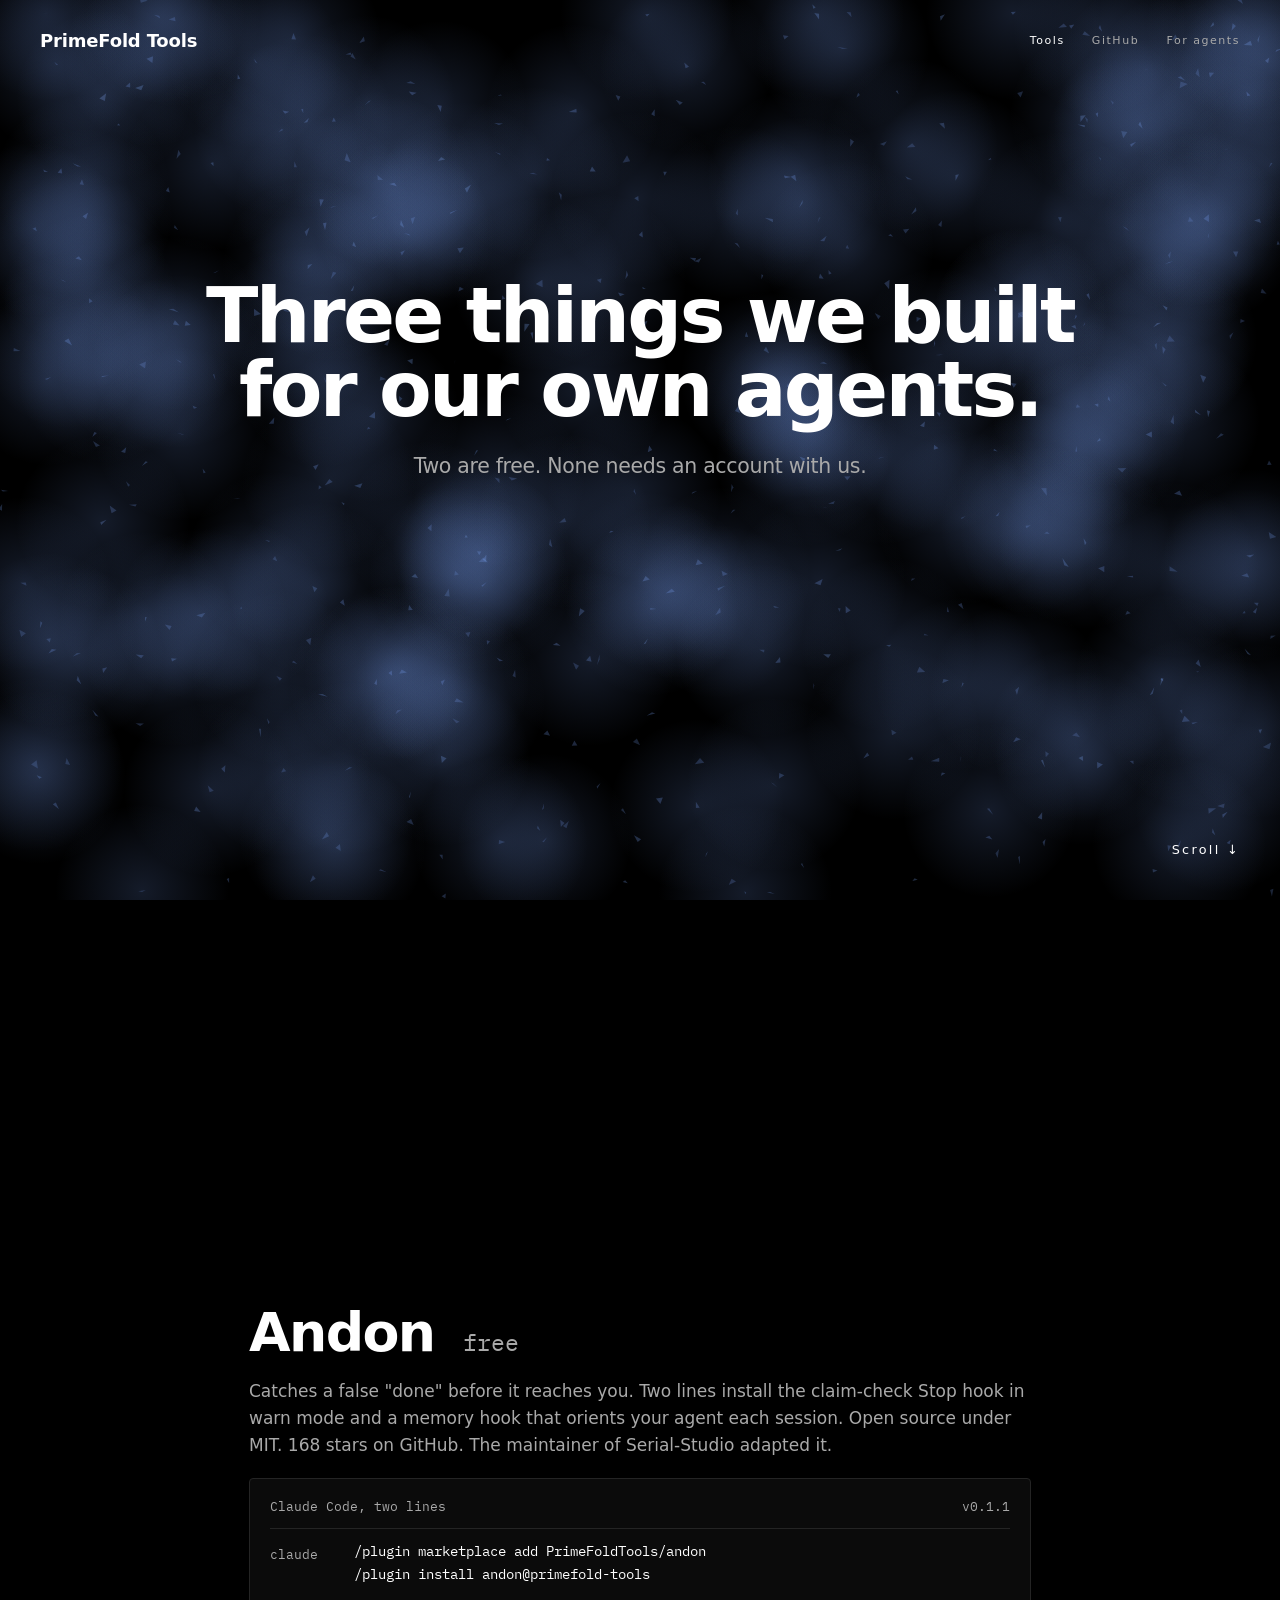
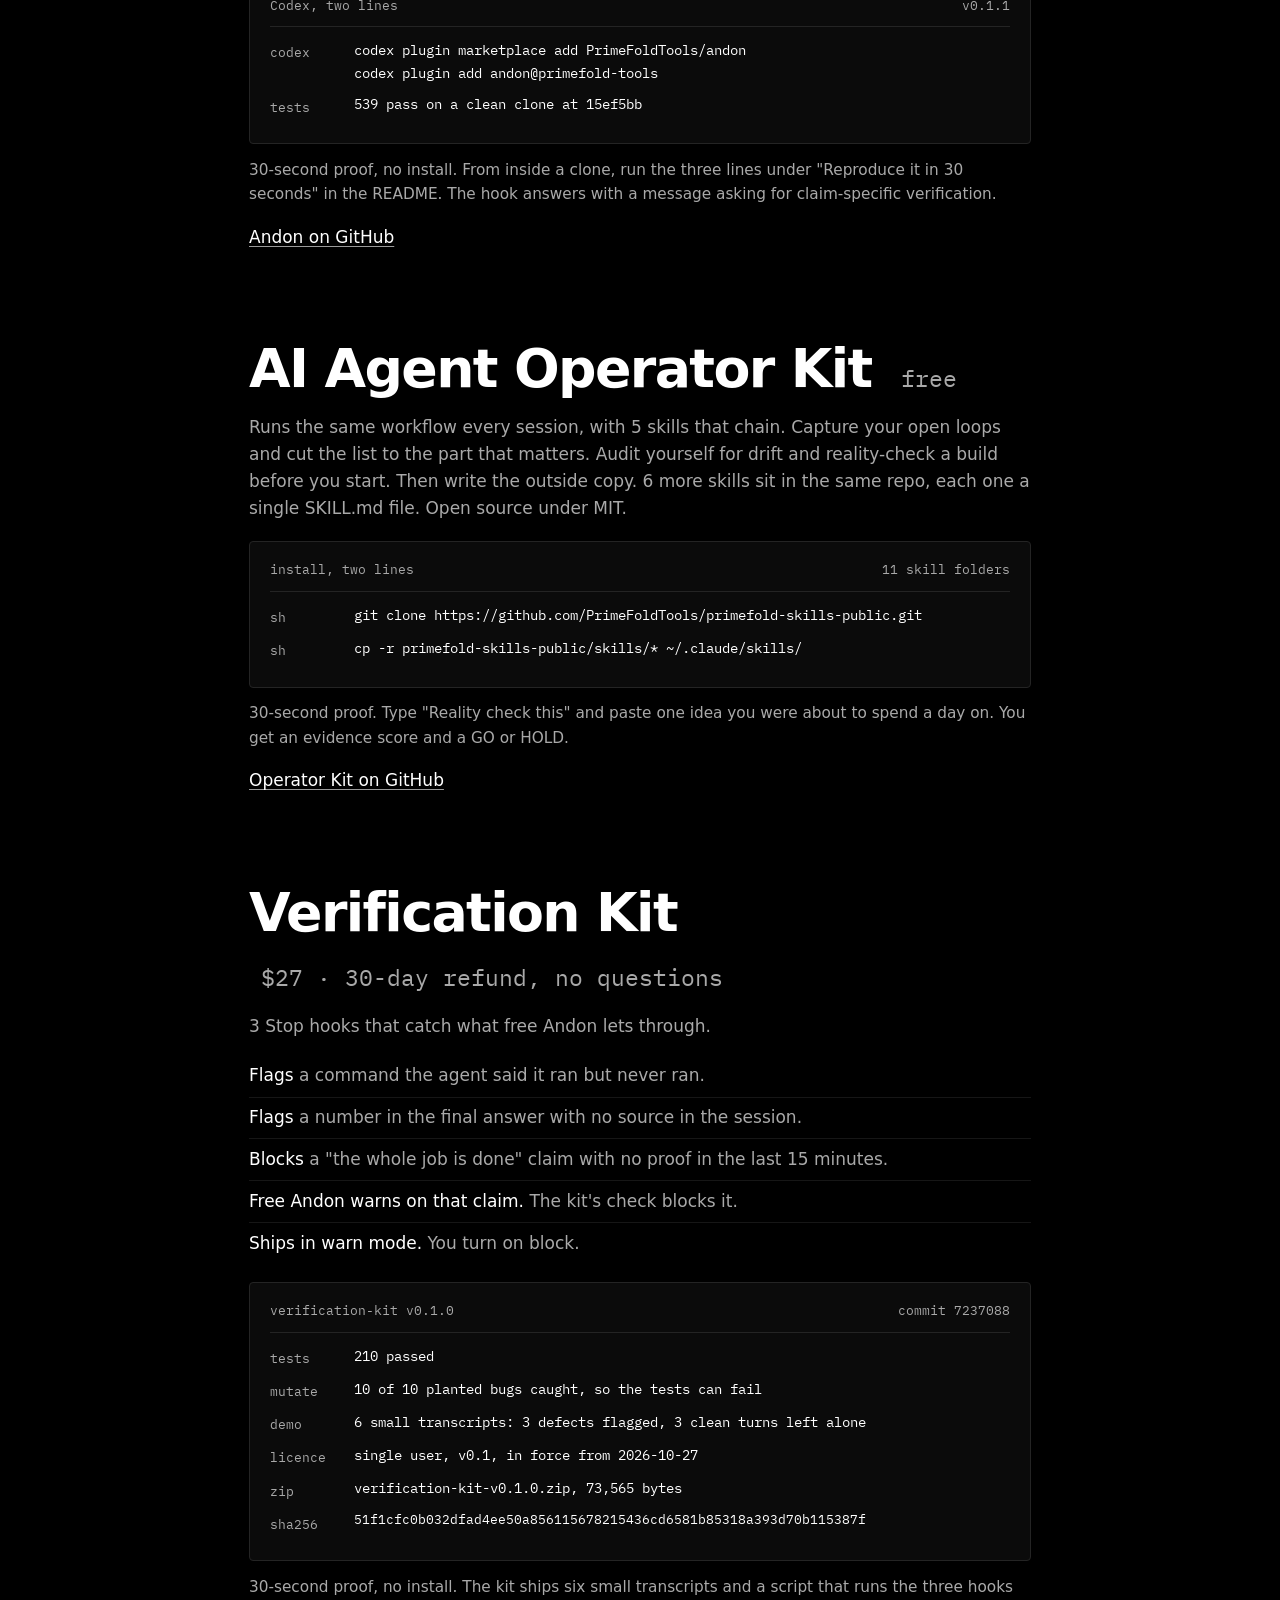
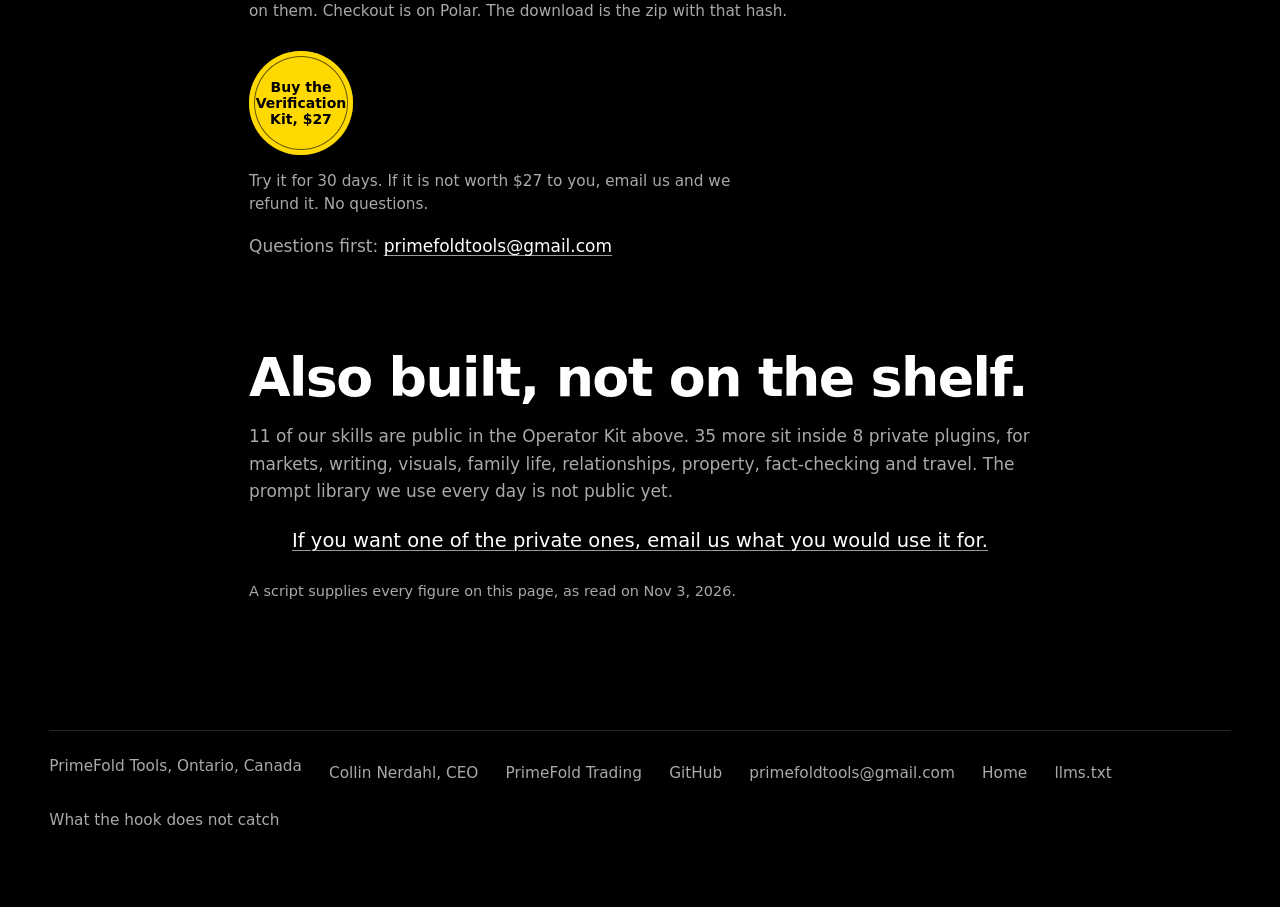
==== built.html @ 73337b34 "primefold.tools: first deploy snapshot (gate 29/0, 2026-11-03) Co-Authored-By: Claude Fable 5.1 <nor" ====
<!doctype html>
<html lang="en">
<head>
<meta charset="utf-8">
<meta name="viewport" content="width=device-width, initial-scale=1">
<title>Tools, PrimeFold Tools</title>
<meta name="description" content="PrimeFold Tools built three things for its own Claude Code and Codex sessions. Andon and the AI Agent Operator Kit are free. The Verification Kit is $27.">
<link rel="icon" href="assets/favicon.svg" type="image/svg+xml">
<link rel="icon" href="assets/pf-mark-gold.png" type="image/png" sizes="381x381">
<meta name="theme-color" content="#000000">
<link rel="canonical" href="https://primefold.tools/built.html">
<link rel="alternate" type="text/plain" href="/llms.txt" title="Plain-text summary for AI agents">
<meta property="og:type" content="website">
<meta property="og:title" content="Tools, PrimeFold Tools">
<meta property="og:description" content="Three things we built for our own agents. Two are free. None needs an account with us.">
<meta property="og:url" content="https://primefold.tools/built.html">
<meta property="og:image" content="https://primefold.tools/assets/og.png">
<meta name="twitter:card" content="summary_large_image">
<script type="application/ld+json">{"@context":"https://schema.org","@graph":[
{"@type":"SoftwareApplication","@id":"https://github.com/PrimeFoldTools/Andon#app","name":"Andon","applicationCategory":"DeveloperApplication","operatingSystem":"Claude Code, Codex","softwareVersion":"0.1.1","license":"https://opensource.org/licenses/MIT","url":"https://github.com/PrimeFoldTools/Andon","author":{"@type":"Organization","@id":"https://primefold.tools/#org","name":"PrimeFold Tools","url":"https://primefold.tools/"},"offers":{"@type":"Offer","price":"0","priceCurrency":"USD"}},
{"@type":"SoftwareApplication","name":"AI Agent Operator Kit","applicationCategory":"DeveloperApplication","operatingSystem":"Claude Code","license":"https://opensource.org/licenses/MIT","url":"https://github.com/PrimeFoldTools/primefold-skills-public","author":{"@id":"https://primefold.tools/#org"},"offers":{"@type":"Offer","price":"0","priceCurrency":"USD"}},
{"@type":"Product","name":"Verification Kit","description":"3 Stop hooks for Claude Code: a strict claim-check, a claim-provenance check for unsourced numbers, and a fabrication detector for narrated tool runs. Version 0.1.0.","brand":{"@id":"https://primefold.tools/#org"},"url":"https://primefold.tools/built.html#verification-kit","offers":{"@type":"Offer","price":"27","priceCurrency":"USD","availability":"https://schema.org/InStock","url":"https://buy.polar.sh/polar_cl_NHk8JpOu7qgTogT8PA6TFrgVudI4ONvmopi2T0U5WjI"}}
]}</script>
<link rel="preconnect" href="https://api.fontshare.com">
<link rel="preconnect" href="https://cdn.fontshare.com" crossorigin>
<link rel="preconnect" href="https://fonts.googleapis.com">
<link rel="preconnect" href="https://fonts.gstatic.com" crossorigin>
<link href="https://api.fontshare.com/v2/css?f[]=general-sans@400,500,600&display=swap" rel="stylesheet">
<link href="https://fonts.googleapis.com/css2?family=IBM+Plex+Mono:wght@400;500&display=swap" rel="stylesheet">
<link rel="stylesheet" href="assets/site.css">
</head>
<body>
<!-- 2026-11-03, his ask: the same stage as the home page (the blue field, the pointer push, the gold mark gathering on
     scroll) on the tools page too; a shorter runway (.hero.short) so the shelf arrives sooner. Same engine, same mark. -->
<header class="hero short" id="hero">
  <div class="stage">
    <canvas id="fold" aria-hidden="true"></canvas>
    <noscript><img class="fold-static" src="assets/fold-final.png" alt=""></noscript>
    <div class="top">
      <a class="id" href="index.html">PrimeFold Tools</a>
      <nav><a href="built.html" aria-current="page">Tools</a><a href="https://github.com/PrimeFoldTools">GitHub</a><a href="llms.txt">For agents</a></nav>
    </div>
    <div class="centre">
      <h1>Three things we built for our own agents.</h1>
      <p class="h2">Two are free. None needs an account with us.</p>
    </div>
    <div class="scroll" aria-hidden="true">Scroll ↓</div>
  </div>
</header>

<div class="wrap">

  <main>
    <section class="item" id="andon">
      <h2>Andon <span class="price">free</span></h2>
      <p>Catches a false "done" before it reaches you. Two lines install the claim-check Stop hook in warn mode and a memory hook that orients your agent each session. Open source under MIT. 168 stars on GitHub. The maintainer of Serial-Studio adapted it.</p>
      <div class="card">
        <div class="head"><span>Claude Code, two lines</span><span>v0.1.1</span></div>
        <div class="line sh"><span class="who">claude</span><code class="txt">/plugin marketplace add PrimeFoldTools/andon
/plugin install andon@primefold-tools</code></div>
        <div class="head"><span>Codex, two lines</span><span>v0.1.1</span></div>
        <div class="line sh"><span class="who">codex</span><code class="txt">codex plugin marketplace add PrimeFoldTools/andon
codex plugin add andon@primefold-tools</code></div>
        <div class="line log"><span class="who">tests</span><span class="txt">539 pass on a clean clone at 15ef5bb</span></div>
      </div>
      <p class="cap">30-second proof, no install. From inside a clone, run the three lines under "Reproduce it in 30 seconds" in the README. The hook answers with a message asking for claim-specific verification.</p>
      <p class="link"><a href="https://github.com/PrimeFoldTools/Andon">Andon on GitHub</a></p>
    </section>

    <section class="item" id="operator-kit">
      <h2>AI Agent Operator Kit <span class="price">free</span></h2>
      <p>Runs the same workflow every session, with 5 skills that chain. Capture your open loops and cut the list to the part that matters. Audit yourself for drift and reality-check a build before you start. Then write the outside copy. 6 more skills sit in the same repo, each one a single SKILL.md file. Open source under MIT.</p>
      <div class="card">
        <div class="head"><span>install, two lines</span><span>11 skill folders</span></div>
        <div class="line sh"><span class="who">sh</span><code class="txt">git clone https://github.com/PrimeFoldTools/primefold-skills-public.git</code></div>
        <div class="line sh"><span class="who">sh</span><code class="txt">cp -r primefold-skills-public/skills/* ~/.claude/skills/</code></div>
      </div>
      <p class="cap">30-second proof. Type "Reality check this" and paste one idea you were about to spend a day on. You get an evidence score and a GO or HOLD.</p>
      <p class="link"><a href="https://github.com/PrimeFoldTools/primefold-skills-public">Operator Kit on GitHub</a></p>
    </section>

    <section class="item" id="verification-kit">
      <h2>Verification Kit <span class="price">$27 · 30-day refund, no questions</span></h2>
      <p>3 Stop hooks that catch what free Andon lets through.</p>
      <ul class="points">
<li><strong>Flags</strong> a command the agent said it ran but never ran.</li>
<li><strong>Flags</strong> a number in the final answer with no source in the session.</li>
<li><strong>Blocks</strong> a &quot;the whole job is done&quot; claim with no proof in the last 15 minutes.</li>
<li><strong>Free Andon warns on that claim.</strong> The kit&#x27;s check blocks it.</li>
<li><strong>Ships in warn mode.</strong> You turn on block.</li>
      </ul>
      <div class="card">
        <div class="head"><span>verification-kit v0.1.0</span><span>commit 7237088</span></div>
        <div class="line kv"><span class="who">tests</span><span class="txt">210 passed</span></div>
        <div class="line kv"><span class="who">mutate</span><span class="txt">10 of 10 planted bugs caught, so the tests can fail</span></div>
        <div class="line kv"><span class="who">demo</span><span class="txt">6 small transcripts: 3 defects flagged, 3 clean turns left alone</span></div>
        <div class="line kv"><span class="who">licence</span><span class="txt">single user, v0.1, in force from 2026-10-27</span></div>
        <div class="line kv"><span class="who">zip</span><span class="txt">verification-kit-v0.1.0.zip, 73,565 bytes</span></div>
        <div class="line kv hash"><span class="who">sha256</span><span class="txt">51f1cfc0b032dfad<wbr>4ee50a8561156782<wbr>15436cd6581b8531<wbr>8a393d70b115387f</span></div>
      </div>
      <p class="cap">30-second proof, no install. The kit ships six small transcripts and a script that runs the three hooks on them. Checkout is on Polar. The download is the zip with that hash.</p>
      <div class="cta"><a class="button" href="https://buy.polar.sh/polar_cl_NHk8JpOu7qgTogT8PA6TFrgVudI4ONvmopi2T0U5WjI">Buy the Verification Kit, $27</a></div>
      <p class="guarantee">Try it for 30 days. If it is not worth $27 to you, email us and we refund it. No questions.</p>
      <p class="link">Questions first: <a href="mailto:primefoldtools@gmail.com?subject=Verification%20Kit">primefoldtools@gmail.com</a></p>
    </section>

    <section class="item">
      <h2>Also built, not on the shelf.</h2>
      <p>11 of our skills are public in the Operator Kit above. 35 more sit inside 8 private plugins, for markets, writing, visuals, family life, relationships, property, fact-checking and travel. The prompt library we use every day is not public yet.</p>
      <p class="ask"><a href="mailto:primefoldtools@gmail.com?subject=One%20of%20the%20private%20ones">If you want one of the private ones, email us what you would use it for.</a></p>
      <p class="rev">A script supplies every figure on this page, as read on Nov 3, 2026.</p>
    </section>
  </main>

  <footer>
    <ul>
      <li>PrimeFold Tools, Ontario, Canada</li>
      <li><a href="https://collinnerdahl.com">Collin Nerdahl, CEO</a></li>
      <li><a href="https://primefoldtrading.com">PrimeFold Trading</a></li>
      <li><a href="https://github.com/PrimeFoldTools">GitHub</a></li>
      <li><a href="mailto:primefoldtools@gmail.com">primefoldtools@gmail.com</a></li>
      <li><a href="index.html">Home</a></li>
      <li><a href="llms.txt">llms.txt</a></li>
      <li><a href="https://github.com/PrimeFoldTools/Andon#known-limits--read-before-you-trust-it">What the hook does not catch</a></li>
    </ul>
  </footer>
</div>
<script data-role="fold">
// The gold fold, gathered out of a blue wisp by scrolling. No library, no timer, no loop: it redraws only when the page
// scrolls or resizes (one requestAnimationFrame per scroll event, to coalesce them). The hero's progress p runs 0 → 1 over
// the hero's scroll runway (hero height minus one screen), so the mark is fully formed before the receipt card scrolls into
// view. Each small icon (canvas.fold-icon, data-icon = index into his 2026-10-30 icon sheet) gathers the same way as it
// rises through the lower half of the screen: scattered potential → ordered form, his "chaos turning into order" rule.
// 2026-11-03 motion pass, proposal 1: three tiles in a row land one after another, left first, each column 0.12 of the
// gather window later (about 45 px of scroll); one column on a phone, so no offset there.
// 2026-11-03 STAGE candidate (his picks: Monaka's smoke fills the window, Zero gives the hand something to do): the hero's
// scattered state spans the whole screen instead of a cloud above the title, the pointer pushes the unformed facets and
// haze aside (weight 1-e, so the formed mark never moves), and a faint blue trace (#trace, drawn by this script, no timer)
// drifts behind the page below the hero. Phones and reduced motion: no pointer, no trace.
// Reduced motion: every fold is pinned at 1 and drawn once. JavaScript off: the <noscript> still (hero) or SVG (icons) shows.
// Source geometry: the company icons from design-passes/company-icons-source-20261030.html, rasterised and cut into facets
// on a jittered grid, the way the 10-29 fold engine did with Delaunay. Blue lives only here.
(function(){
  var ICONS=["<svg xmlns=\"http://www.w3.org/2000/svg\" width=\"400\" height=\"400\" viewBox=\"0 0 100 100\"><style>:root{--smoke:#000}.g{fill:#fff}.s{fill:none;stroke:#fff;stroke-linecap:round;stroke-linejoin:round}.bg{fill:#000}.cut{stroke:#000;stroke-width:3;paint-order:stroke}</style>\n        <mask id=\"pfmask\" maskUnits=\"userSpaceOnUse\" x=\"0\" y=\"0\" width=\"100\" height=\"100\">\n          <image href=\"[data-uri]\" x=\"0\" y=\"0\" width=\"100\" height=\"100\"/>\n        </mask>\n        <circle class=\"s\" cx=\"50\" cy=\"50\" r=\"47\" stroke-width=\"5.5\"/>\n        <rect class=\"g\" x=\"0\" y=\"0\" width=\"100\" height=\"100\" mask=\"url(#pfmask)\"/>\n        <circle class=\"g\" cx=\"50\" cy=\"27.1\" r=\"3\"/>\n      </svg>", "<svg xmlns=\"http://www.w3.org/2000/svg\" width=\"400\" height=\"400\" viewBox=\"0 0 100 100\"><style>:root{--smoke:#000}.g{fill:#fff}.s{fill:none;stroke:#fff;stroke-linecap:round;stroke-linejoin:round}.bg{fill:#000}.cut{stroke:#000;stroke-width:3;paint-order:stroke}</style>\n        <path class=\"g\" d=\"M10 16 H90 a6 6 0 0 1 6 6 V62 a6 6 0 0 1 -6 6 H44 L26 86 V68 H10 a6 6 0 0 1 -6 -6 V22 a6 6 0 0 1 6 -6 Z\"/>\n        <path class=\"s\" stroke-width=\"7\" style=\"stroke:var(--smoke)\" d=\"M22 42 L34 54 L56 30\"/>\n        <text x=\"76\" y=\"56\" text-anchor=\"middle\" class=\"bg\" font-family=\"Hanken Grotesk, sans-serif\" font-weight=\"600\" font-size=\"34\">?</text>\n      </svg>", "<svg xmlns=\"http://www.w3.org/2000/svg\" width=\"400\" height=\"400\" viewBox=\"0 0 100 100\"><style>:root{--smoke:#000}.g{fill:#fff}.s{fill:none;stroke:#fff;stroke-linecap:round;stroke-linejoin:round}.bg{fill:#000}.cut{stroke:#000;stroke-width:3;paint-order:stroke}</style>\n        <rect class=\"s\" stroke-width=\"5\" x=\"8\" y=\"8\" width=\"84\" height=\"84\" rx=\"10\"/>\n        <circle class=\"s\" cx=\"50\" cy=\"50\" r=\"33\" stroke-width=\"4\"/>\n        <circle class=\"g\" cx=\"50\" cy=\"50\" r=\"26\"/>\n        \n      </svg>", "<svg xmlns=\"http://www.w3.org/2000/svg\" width=\"400\" height=\"400\" viewBox=\"0 0 100 100\"><style>:root{--smoke:#000}.g{fill:#fff}.s{fill:none;stroke:#fff;stroke-linecap:round;stroke-linejoin:round}.bg{fill:#000}.cut{stroke:#000;stroke-width:3;paint-order:stroke}</style>\n        <path class=\"g\" d=\"M20 6 H80 V92 L72 86 L64 92 L56 86 L48 92 L40 86 L32 92 L24 86 L20 89 Z\"/>\n        <path class=\"s\" stroke-width=\"5\" style=\"stroke:var(--smoke)\" d=\"M29 26 L34 31 L42 21 M29 47 L34 52 L42 42 M29 68 L34 73 L42 63 M50 27 H70 M50 48 H70 M50 69 H66\"/>\n      </svg>", "<svg xmlns=\"http://www.w3.org/2000/svg\" width=\"400\" height=\"400\" viewBox=\"0 0 100 100\"><style>:root{--smoke:#000}.g{fill:#fff}.s{fill:none;stroke:#fff;stroke-linecap:round;stroke-linejoin:round}.bg{fill:#000}.cut{stroke:#000;stroke-width:3;paint-order:stroke}</style>\n        <rect class=\"g\" x=\"34\" y=\"6\" width=\"8\" height=\"22\" rx=\"3\"/><rect class=\"g\" x=\"58\" y=\"6\" width=\"8\" height=\"22\" rx=\"3\"/>\n        <path class=\"g\" d=\"M22 28 H78 V46 a28 28 0 0 1 -28 28 a28 28 0 0 1 -28 -28 Z\"/>\n        <path class=\"s\" stroke-width=\"8\" d=\"M50 74 V84 Q50 94 62 94 H90\"/>\n      </svg>", "<svg xmlns=\"http://www.w3.org/2000/svg\" width=\"400\" height=\"400\" viewBox=\"0 0 100 100\"><style>:root{--smoke:#000}.g{fill:#fff}.s{fill:none;stroke:#fff;stroke-linecap:round;stroke-linejoin:round}.bg{fill:#000}.cut{stroke:#000;stroke-width:3;paint-order:stroke}</style>\n        <path class=\"g\" d=\"M50 4 L88 18 V46 C88 70 72 86 50 96 C28 86 12 70 12 46 V18 Z\"/>\n        <path class=\"s\" stroke-width=\"9\" style=\"stroke:var(--smoke)\" d=\"M30 50 L45 64 L70 36\"/>\n      </svg>", "<svg xmlns=\"http://www.w3.org/2000/svg\" width=\"400\" height=\"400\" viewBox=\"0 0 100 100\"><style>:root{--smoke:#000}.g{fill:#fff}.s{fill:none;stroke:#fff;stroke-linecap:round;stroke-linejoin:round}.bg{fill:#000}.cut{stroke:#000;stroke-width:3;paint-order:stroke}</style>\n        <rect class=\"g\" x=\"6\" y=\"20\" width=\"88\" height=\"62\" rx=\"6\"/>\n        <path class=\"s\" stroke-width=\"5\" style=\"stroke:var(--smoke)\" d=\"M12 28 L50 56 L88 28\"/>\n      </svg>"];
  var reduce=matchMedia('(prefers-reduced-motion: reduce)').matches, S=240;
  function ease(s){ return 1-Math.pow(1-s,3); }
  function lerp(a,b,t){ return a+(b-a)*t; }
  function gold(svg){ return svg.replace('.g{fill:#fff}','.g{fill:#FFD900}').replace('stroke:#fff','stroke:#FFD900').replace('.bg{fill:#000}','.bg{fill:none}'); }   // the icon as it is drawn once formed
  function raster(svg, cb, dil){
    var c=document.createElement('canvas'); c.width=c.height=S; var g=c.getContext('2d',{willReadFrequently:true}); g.fillStyle='#000'; g.fillRect(0,0,S,S);
    var im=new Image();
    im.onload=function(){ var k=.86*S/Math.max(im.width,im.height), w=im.width*k, h=im.height*k; g.drawImage(im,(S-w)/2,(S-h)/2,w,h);
      var d=g.getImageData(0,0,S,S).data, on=new Uint8Array(S*S); for(var i=0;i<S*S;i++) on[i]=d[i*4]>127?1:0;
      for(var it=0;it<(dil==null?2:dil);it++){ var n=on.slice(); for(var y=1;y<S-1;y++) for(var x=1;x<S-1;x++){ var q=y*S+x; if(!on[q]&&(on[q-1]||on[q+1]||on[q-S]||on[q+S])) n[q]=1; } on=n; }
      cb(on); };
    im.onerror=function(){ cb(null); };
    im.src='data:image/svg+xml;charset=utf-8,'+encodeURIComponent(svg);
  }
  // One fold: a canvas, an icon, and how it scatters. o.icon marks a small tile (fills its box, tighter scatter, coarser facets).
  function Fold(cv, svg, o){
    var ctx=cv.getContext('2d'), STEP=o.icon?11:9, tris=[], ready=false, W=0, H=0, DPR=1, im=null;
    if(o.icon){ im=new Image(); im.onload=function(){ draw(true); }; im.src='data:image/svg+xml;charset=utf-8,'+encodeURIComponent(gold(svg)); }   // tiles end crisp: the facets cross-fade into the icon itself
    var pin=cv.getAttribute('data-progress'); pin=(pin===null||pin==='')?null:Math.max(0,Math.min(1,+pin));   // a still frame at a fixed progress (the share image)
    var mode=cv.getAttribute('data-delay'), dir=+cv.getAttribute('data-dir')||1;   // share image: delay by position (left waits longest) and scatter leftwards, so one frame reads chaos → order
    var p=pin!==null?pin:(reduce?1:0), drawn=-1, seed=o.seed||7, mx=-1e4, my=-1e4;
    function pos(t,e,ox,oy,k,bx,by,stage){   // where a facet sits at progress e: tiles scatter around their box; the hero stage scatters over the whole window
      var x,y; if(stage){ x=lerp(t.ux*W, ox+t.cx*k, e); y=lerp(t.uy*H, oy+t.cy*k, e); } else { x=ox+(t.cx+t.dx*bx*(1-e))*k; y=oy+(t.cy+t.dy*by*(1-e))*k; }
      if(stage&&e<1){ var ddx=x-mx, ddy=y-my, dd=Math.sqrt(ddx*ddx+ddy*ddy), R=Math.min(W,H)*.24; if(dd<R&&dd>0){ var push=(R-dd)*.45*(1-e); x+=ddx/dd*push; y+=ddy/dd*push; } }
      return [x,y]; }
    var col=0; if(o.icon){ var li=cv.closest('li'); if(li) col=[].indexOf.call(li.parentNode.children, li)%3; }   // column in its row of three
    function rnd(){ seed=(seed*1103515245+12345)&0x7fffffff; return seed/0x7fffffff; }
    function build(on){
      if(!on) return;
      var at=function(x,y){ x|=0; y|=0; return x>=0&&y>=0&&x<S&&y<S&&on[y*S+x]===1; };
      var cols=Math.ceil(S/STEP)+1, rows=cols, V=[], i, j;
      for(j=0;j<rows;j++){ V.push([]); for(i=0;i<cols;i++){ V[j].push([i*STEP+(rnd()-.5)*STEP*.9, j*STEP+(rnd()-.5)*STEP*.9]); } }
      for(j=0;j<rows-1;j++) for(i=0;i<cols-1;i++){
        var a=V[j][i], b=V[j][i+1], c=V[j+1][i], d=V[j+1][i+1];
        var pair=((i+j)%2)?[[a,b,d],[a,d,c]]:[[a,b,c],[b,d,c]];
        for(var m=0;m<2;m++){ var t=pair[m], cx=(t[0][0]+t[1][0]+t[2][0])/3, cy=(t[0][1]+t[1][1]+t[2][1])/3;
          if(!at(cx,cy)) continue; var mids=0; for(var k=0;k<3;k++){ var u=t[k], v=t[(k+1)%3]; if(at((u[0]+v[0])/2,(u[1]+v[1])/2)) mids++; } if(mids<2) continue;
          var ang=rnd()*Math.PI*2, dist=.3+rnd()*.9;
          tris.push({p:t, cx:cx, cy:cy, sh:.84+rnd()*.26, dx:dir*(Math.cos(ang)*dist*S+S*.95), dy:Math.sin(ang)*dist*S*.45-S*.3, rot:(rnd()-.5)*2.4, d:mode==='x'?.08+.84*(1-cx/S):rnd()*.5, ux:rnd(), uy:rnd()}); }
      }
      ready=true; size(); draw(true);
    }
    function size(){ W=cv.clientWidth; H=cv.clientHeight; DPR=Math.min(devicePixelRatio||1,2); cv.width=W*DPR; cv.height=H*DPR; drawn=-1; }
    function draw(force){
      if(!ready||(!force&&p===drawn)) return; drawn=p;
      ctx.setTransform(DPR,0,0,DPR,0,0); ctx.clearRect(0,0,W,H);
      var mob=W<900, box, ox, oy, bx, by, hz, every, i, t, s, e;
      if(o.icon){ box=Math.min(W,H)/3; ox=(W-box)/2; oy=(H-box)/2; bx=-.42; by=.5; hz=box/220; every=4; }   // tiles: the icon fills the middle third of a 3x canvas, so the scatter and haze stay inside it
      else { box=+cv.getAttribute('data-box')||(mob?Math.min(160,W*.42):Math.min(220,H*.25)); ox=W/2-box/2; oy=(cv.hasAttribute('data-oy')?+cv.getAttribute('data-oy'):(mob?.08:.11))*H; bx=mob?.45:1; by=mob?.6:1; hz=1; every=mob?6:3; }
      var k=box/S, cf=o.icon?Math.pow(Math.max(0,Math.min(1,(p-.72)/.28)),2):0;   // tiles: the last stretch fades the facets into the drawn icon
      var stage=!o.icon&&!mob&&pin===null;   // the full-window stage: desktop hero only (phones keep the cloud; the share image keeps its frame)
      for(i=0;i<tris.length;i+=every){ t=tris[i]; s=Math.max(0,Math.min(1,(p-t.d)/(1-t.d))); e=ease(s); if(s>=1) continue;   // the wisp: thinner on phones and tiles
        var xy=pos(t,e,ox,oy,k,bx,by,stage), x=xy[0], y=xy[1], r=stage?(24+Math.min(W,H)*.07*(1-e)):(18+34*(1-e))*(mob&&!o.icon?.55:1)*hz;
        var g=ctx.createRadialGradient(x,y,0,x,y,r); g.addColorStop(0,'rgba(122,162,247,'+((mob&&!o.icon?.14:(stage?.17:.22))*(1-e)).toFixed(3)+')'); g.addColorStop(1,'rgba(122,162,247,0)');
        ctx.fillStyle=g; ctx.beginPath(); ctx.arc(x,y,r,0,Math.PI*2); ctx.fill(); }
      for(i=0;i<tris.length;i++){ t=tris[i]; s=Math.max(0,Math.min(1,(p-t.d)/(1-t.d))); e=ease(s);
        var pq=pos(t,e,ox,oy,k,bx,by,stage), cx=pq[0], cy=pq[1], rot=t.rot*(1-e), sc=.55+.45*e;
        var R=lerp(122,255,e)*t.sh, G=lerp(162,217,e)*t.sh, B=lerp(247,0,e)*t.sh;
        ctx.globalAlpha=(.25+.75*e)*(1-cf); ctx.fillStyle='rgb('+(R|0)+','+(G|0)+','+(B|0)+')';
        ctx.beginPath(); for(var q=0;q<3;q++){ var vx=(t.p[q][0]-t.cx)*k*sc, vy=(t.p[q][1]-t.cy)*k*sc; var rx=vx*Math.cos(rot)-vy*Math.sin(rot), ry=vx*Math.sin(rot)+vy*Math.cos(rot); if(q===0) ctx.moveTo(cx+rx,cy+ry); else ctx.lineTo(cx+rx,cy+ry); } ctx.closePath(); ctx.fill();
        if(e>.9){ ctx.lineJoin='round'; ctx.strokeStyle=ctx.fillStyle; ctx.lineWidth=.8; ctx.stroke(); }                      // seal the seams between facets
        if(e>.97){ ctx.strokeStyle='rgba(120,90,0,'+(.16*(e-.97)/.03).toFixed(3)+')'; ctx.lineWidth=.4; ctx.stroke(); } }   // faint fold edges
      if(cf>0&&im&&im.complete&&im.naturalWidth){ ctx.globalAlpha=cf; ctx.drawImage(im, ox, oy, box, box); }
      ctx.globalAlpha=1;
      if(!o.icon){ window.__fold=p; window.__facets=tris.length; }
    }
    this.progress=function(){ if(pin!==null){ p=pin; return; } if(reduce){ p=1; return; }
      if(o.icon){ var r=cv.getBoundingClientRect(), vh=innerHeight, off=innerWidth>=900?col*.12:0; p=Math.max(0,Math.min(1,(vh*.92-r.top)/(vh*.42)-off)); }   // gathers as the tile rises through the lower half of the screen; later columns wait their turn
      else { var span=Math.max(1, o.hero.offsetHeight-innerHeight); p=Math.max(0,Math.min(1, scrollY/span)); } };
    this.pointer=function(x,y){ mx=x; my=y; if(!o.icon&&!reduce&&pin===null&&p<1) draw(true); };
    this.draw=function(){ draw(false); }; this.size=function(){ size(); }; this.at=function(){ return p; }; this.ready=function(){ return ready; };
    raster(svg, build, o.icon?1:2);
  }
  var folds=[], cv=document.getElementById('fold'), hero=document.getElementById('hero');
  if(cv&&hero) folds.push(new Fold(cv, ICONS[0], {hero:hero, seed:7}));
  var tiles=document.querySelectorAll('canvas.fold-icon');
  for(var i=0;i<tiles.length;i++){ var n=+tiles[i].getAttribute('data-icon'); if(ICONS[n]) folds.push(new Fold(tiles[i], ICONS[n], {icon:true, seed:11+n*13+i})); }
  function step(){ for(var i=0;i<folds.length;i++){ folds[i].progress(); folds[i].draw(); } window.__icons=tiles.length; window.__iconsFormed=folds.filter(function(f,i){ return i>0&&f.ready()&&f.at()>=1; }).length; }
  var queued=false; function onScroll(){ if(queued) return; queued=true; requestAnimationFrame(function(){ queued=false; step(); }); }
  var px=-1e4, py=-1e4, qp=false, heroFold=(cv&&hero)?folds[0]:null;
  function onPointer(e){ px=e.clientX; py=e.clientY; if(qp) return; qp=true; requestAnimationFrame(function(){ qp=false; if(heroFold) heroFold.pointer(px,py); trace(); }); }
  // the trace: a few soft blue blobs behind the page once the mark has formed, moved only by scroll and the pointer
  // The field (2026-11-03, his "why can't the background of the pages all be like the first one"): below the hero, the
  // same blue haze and star-facets as the hero stage fill a fixed canvas behind the page on every page, lighter so the
  // text stays readable. Nothing moves on its own: the field drifts with the scroll (slow parallax) and the pointer
  // pushes it aside, like the hero. Phones and reduced motion: no field. White bands (.chapter) sit on top of it.
  var tc=null, tg=null, blobs=[], stars=[], tseed=29; function trnd(){ tseed=(tseed*1103515245+12345)&0x7fffffff; return tseed/0x7fffffff; }
  if(!reduce&&innerWidth>=900&&!matchMedia('(hover: none)').matches){ tc=document.createElement('canvas'); tc.id='trace'; tc.setAttribute('aria-hidden','true'); document.body.insertBefore(tc, document.body.firstChild); tg=tc.getContext('2d');
    for(var b=0;b<22;b++) blobs.push({ux:trnd(), uy:trnd(), v:.10+trnd()*.22, r:.05+trnd()*.09, ph:trnd()*6.28, a:.06+trnd()*.07});
    for(var q=0;q<260;q++) stars.push({ux:trnd(), uy:trnd(), v:.14+trnd()*.30, s:2+trnd()*5, rot:trnd()*6.28, a:.18+trnd()*.30, ph:trnd()*6.28}); }
  function trace(){ if(!tg) return; var W=innerWidth, H=innerHeight, D=Math.min(devicePixelRatio||1,2); if(tc.width!==W*D||tc.height!==H*D){ tc.width=W*D; tc.height=H*D; }
    tg.setTransform(D,0,0,D,0,0); tg.clearRect(0,0,W,H); var f=1; if(hero){ var span=Math.max(1, hero.offsetHeight-innerHeight); f=Math.max(0,Math.min(1,(scrollY-span)/(H*.6))); } if(f<=0) return;
    var PR=Math.min(W,H)*.24, L=H+400, i, o, x, y, ddx, ddy, dd, push;
    for(i=0;i<blobs.length;i++){ o=blobs[i]; y=((o.uy*L - scrollY*o.v)%L+L)%L-200; x=o.ux*W+Math.sin(scrollY*.0012+o.ph)*48; var R=Math.min(W,H)*o.r;
      ddx=x-px; ddy=y-py; dd=Math.sqrt(ddx*ddx+ddy*ddy); if(dd<PR&&dd>0){ push=(PR-dd)*.5; x+=ddx/dd*push; y+=ddy/dd*push; }
      var g=tg.createRadialGradient(x,y,0,x,y,R); g.addColorStop(0,'rgba(122,162,247,'+(o.a*f).toFixed(3)+')'); g.addColorStop(1,'rgba(122,162,247,0)'); tg.fillStyle=g; tg.beginPath(); tg.arc(x,y,R,0,Math.PI*2); tg.fill(); }
    for(i=0;i<stars.length;i++){ o=stars[i]; y=((o.uy*L - scrollY*o.v)%L+L)%L-200; x=o.ux*W+Math.sin(scrollY*.0009+o.ph)*22;
      ddx=x-px; ddy=y-py; dd=Math.sqrt(ddx*ddx+ddy*ddy); if(dd<PR&&dd>0){ push=(PR-dd)*.55; x+=ddx/dd*push; y+=ddy/dd*push; }
      var r=o.rot+scrollY*.002, c=Math.cos(r), sn=Math.sin(r), sz=o.s;
      tg.globalAlpha=o.a*f; tg.fillStyle='rgb(122,162,247)'; tg.beginPath();
      tg.moveTo(x+c*sz, y+sn*sz); tg.lineTo(x+c*(-sz*.6)-sn*sz*.8, y+sn*(-sz*.6)+c*sz*.8); tg.lineTo(x+c*(-sz*.6)+sn*sz*.8, y+sn*(-sz*.6)-c*sz*.8); tg.closePath(); tg.fill(); }
    tg.globalAlpha=1; }
  if(!reduce) addEventListener('scroll', function(){ onScroll(); if(tg){ requestAnimationFrame(trace); } }, {passive:true});
  if(!reduce) addEventListener('pointermove', onPointer, {passive:true});
  addEventListener('resize', function(){ for(var i=0;i<folds.length;i++) folds[i].size(); step(); });
  for(var j=0;j<folds.length;j++) folds[j].progress();
  addEventListener('load', function(){ step(); trace(); });
})();

</script>
</body>
</html>
---- assets/site.css ----
/* PrimeFold Tools, look C2-dark (his 2026-11-02 verdict: "I like the darker one better"): black page, white type, Signal Gold on the one seal
   button per page, blue only inside the hero's wisp. General Sans for headings and text (Fontshare, ITF Free Font License),
   IBM Plex Mono for receipts, logs and the ruler (SIL OFL). Layout kept from look C (after monakadesign.online): centred title,
   one idea per screen, a dark "pause" chapter, the receipt card. The hero holds for 0.6 screen while the gold fold gathers out of
   the wisp (tools/fold_engine.js). Reduce applied: the ruler and its running total only; no giant number, no table, no clock.
   2026-11-03 motion pass (looks/SKILLS_REVIEW_MOTION_DESIGN_20261103.md, his picks 1, 2, 4, 5): links fade colour over 150 ms
   (transitions-dev quick token); the seal has a press state (motion-framer whileTap); the scroll hint fades out over the hero's
   runway with a CSS scroll timeline, no script (modern-web-design hero pattern); tiles in a row stagger (fold_engine.js). */
:root{--paper:#000000;--card:#0B0B0B;--ink:#FFFFFF;--grey:#A9A9A9;--line:#242424;--line-2:#161616;--night:#FFFFFF;--night-2:#CFCFCF;--bone:#000000;--bone-2:#3A3A3A;--gold:#FFD900;--gold-2:#FFE552;
--sans:"General Sans",system-ui,sans-serif;--mono:"IBM Plex Mono",ui-monospace,"SF Mono",Menlo,monospace;--measure:46rem}
*{box-sizing:border-box;margin:0;padding:0}
html{background:var(--paper);color:var(--ink);font-family:var(--sans);font-weight:400;font-size:17px;line-height:1.6;-webkit-font-smoothing:antialiased}
body{margin:0}
a{color:var(--ink);text-decoration-color:#9A9A9A;text-decoration-thickness:1px;text-underline-offset:3px;transition:color .15s ease-out,text-decoration-color .15s ease-out}
a:hover{text-decoration-color:var(--ink)}
:focus-visible{outline:2px solid var(--gold);outline-offset:4px}
.wrap{max-width:72rem;margin:0 auto;padding:0 1.25rem}
/* top bar: brand left, three links right */
.top{display:flex;justify-content:space-between;align-items:center;gap:1rem;padding:22px 40px 0;font-size:11px;font-weight:500;letter-spacing:.14em;color:var(--grey)}
.hero .top{position:absolute;left:0;right:0;top:0;z-index:4}
.id{text-decoration:none;font-weight:600;font-size:18px;letter-spacing:-.01em;color:var(--ink)}
.top nav{display:flex;gap:1.6rem;white-space:nowrap}
.top nav a{text-decoration:none;color:var(--grey);padding:.6rem 0;display:inline-block}
.top nav a:hover,.top nav a[aria-current]{color:var(--ink)}
/* hero: a scroll runway of 1.6 screens; the stage stays put while the fold gathers */
.hero{position:relative;height:160vh}
.stage{position:sticky;top:0;height:100vh;height:100svh;overflow:hidden;background:var(--paper)}
canvas#fold{position:absolute;inset:0;width:100%;height:100%;display:block}
.fold-static{position:absolute;left:0;top:0;width:100%;height:100%;object-fit:cover;object-position:top center}
.centre{position:relative;z-index:3;height:100%;display:flex;flex-direction:column;align-items:center;text-align:center;padding:31vh 1.25rem 0}
h1{font-weight:600;font-size:clamp(3rem,7.6vw,6.4rem);line-height:.96;letter-spacing:-.035em;text-wrap:balance}
.h2{margin-top:1.4rem;font-weight:500;font-size:clamp(1.4rem,2.5vw,2.2rem);letter-spacing:-.015em;color:var(--ink);max-width:none}
.line3{margin-top:1.1rem;font-size:.95rem;line-height:1.55;color:var(--grey);max-width:62ch}
.line3.def{margin-top:1.3rem;color:var(--ink);font-size:1.02rem;max-width:40ch}
.line3.def+.line3{margin-top:.5rem}
.rcpt{margin-top:.6rem;font-family:var(--mono);font-size:.74rem;letter-spacing:0;color:var(--grey)}
/* the one gold button: a round seal */
.button{width:126px;height:126px;border-radius:50%;background:var(--gold);color:#000;text-decoration:none;display:grid;place-items:center;text-align:center;font-weight:600;font-size:15px;line-height:1.15;box-shadow:inset 0 0 0 5px var(--gold),inset 0 0 0 6px rgba(0,0,0,.6);transition:transform .25s ease;flex:none}
.button:hover{background:var(--gold-2);color:#000;transform:rotate(-5deg) scale(1.04)}
.hero .button{position:absolute;left:50%;bottom:52px;z-index:4;transform:translateX(-50%)}
.hero .button:hover{transform:translateX(-50%) rotate(-5deg) scale(1.04)}
.button:active{transform:scale(.97);transition-duration:.12s}
.hero .button:active{transform:translateX(-50%) scale(.97)}
.hero .ghost{position:absolute;left:40px;bottom:40px;z-index:4;font-size:12px;letter-spacing:.14em;color:var(--grey)}
.scroll{position:absolute;right:40px;bottom:40px;z-index:4;font-size:12.8px;font-weight:500;letter-spacing:.18em;color:var(--ink)}
@media (prefers-reduced-motion:no-preference){@supports (animation-timeline:scroll()){
  @keyframes hint-fade{to{opacity:0}}
  .scroll{animation:hint-fade linear both;animation-timeline:scroll(root);animation-range:0 60vh}
}}
/* sections: one idea per screen; the heading and its first line centred, the evidence left-aligned beneath */
.scene{padding:14vh 0 4vh;max-width:var(--measure);margin:0 auto}
h2{font-weight:600;font-size:clamp(2rem,4.2vw,3.4rem);line-height:1.04;letter-spacing:-.03em;text-align:center;text-wrap:balance;margin:0 auto 1.4rem;max-width:18ch}
h3{font-weight:500;font-size:1.3rem;letter-spacing:-.01em;margin:0 0 .6rem}
p{color:var(--grey);max-width:var(--measure)}
p+p{margin-top:.9rem}
.scene>h2+p,.band>h2+p{text-align:center;color:var(--ink);font-size:1.08rem;max-width:40rem;margin:0 auto}
.cap{color:var(--grey);font-size:.9rem;margin-top:.8rem}
.rev{color:var(--grey);font-size:.85rem;margin-top:1.4rem}
/* the pause chapter (after monaka): a black screen with one sentence */
.chapter{background:var(--night);color:var(--bone);padding:22vh 1.25rem;text-align:center;margin-top:14vh}
.chapter h2{color:var(--bone);margin:0 auto;max-width:16ch}
.chapter+.wrap .scene{padding-top:8vh}
/* receipt card; the stop row is the chapter in miniature; receipts and logs in mono */
.card{background:var(--card);border:1px solid var(--line);border-radius:4px;padding:1rem 1.2rem 0;margin:1.6rem auto 0;font-size:.95rem;line-height:1.6;max-width:var(--measure);cursor:default;color:var(--ink)}
.card .head{display:flex;justify-content:space-between;gap:1rem;color:var(--grey);font-family:var(--mono);font-size:.78rem;padding-bottom:.6rem;margin-bottom:.7rem;border-bottom:1px solid var(--line)}
.card .head span:first-child{min-width:0;overflow:hidden;text-overflow:ellipsis;white-space:nowrap}
.card .head span:last-child{white-space:nowrap}
.card .line{display:grid;grid-template-columns:4rem 1fr;gap:.9rem;margin:0 0 .5rem;color:var(--ink)}
.card .who{color:var(--grey);font-family:var(--mono);font-size:.78rem;padding-top:.2rem}
.card .txt{min-width:0;overflow-wrap:break-word}
.card .line.log .txt,.card .line.sh .txt,.card .line.kv .txt,.card .line.hash .txt,.card pre.txt,.card code.txt{font-family:var(--mono);font-size:.84rem;color:var(--ink)}
.card .line.sh .txt{white-space:pre-wrap;overflow-wrap:anywhere}
.card .line.kv .txt{overflow-wrap:anywhere}
.card .line.hash .txt{font-size:.76rem}
.card .line.stop{background:var(--night);margin:.9rem -1.2rem 0;padding:.8rem 1.2rem;color:var(--bone);font-weight:400}
.card .line.stop .who{color:var(--bone)} /* the band is white in C2-dark; gold on white fails AA (1.5:1), so the label takes the chapter's ink */
.meter-row{display:grid;grid-template-columns:4rem 1fr auto;gap:.9rem;align-items:center;background:var(--night);margin:0 -1.2rem;padding:0 1.2rem .9rem;font-family:var(--mono);font-size:.78rem;color:var(--bone-2)}
.meter{height:8px;border:1px solid var(--night-2);background:var(--night)}
.meter i{display:block;height:100%;background:var(--gold)}
.mlabel{white-space:nowrap}
.card .txt .c{opacity:0}.card .txt .c.on{opacity:1}
.card pre.txt{margin:0;white-space:pre-wrap}
.nb{white-space:nowrap}
.demo .card{padding-bottom:1rem}
.demo+p{margin-top:1.6rem}
/* tiles (lean pass): one of his fold icons, a title, one short line. The icon is a canvas the fold engine gathers on scroll;
   with JavaScript off the <noscript> SVG stands in. Three across on a desk, one column on a phone. */
.tiles{list-style:none;display:grid;grid-template-columns:repeat(3,1fr);gap:2.6rem 2rem;margin:2.6rem auto 0;max-width:var(--measure);text-align:center}
.tiles li{display:flex;flex-direction:column;align-items:center}
.ico{width:76px;height:76px;position:relative;flex:none}
.ico canvas{position:absolute;left:-100%;top:-100%;width:300%;height:300%;display:block;pointer-events:none}   /* 3x the icon: room for the scatter and the haze */
.ico svg{width:100%;height:100%;display:block}
.tiles strong,.tiles span,.door h2{position:relative;z-index:1}
.tiles .ico{margin-bottom:1.1rem}
.tiles strong{font-weight:500;color:var(--ink);font-size:1.08rem;line-height:1.3}
.tiles span{color:var(--grey);font-size:.95rem;line-height:1.5;margin-top:.35rem;max-width:24ch}
.tiles .price,.tiles .soon{margin-top:.6rem;max-width:none}
.door .ico{width:64px;height:64px;margin:0 auto 1.2rem}
/* technical drawing */
.drawing{margin:1.8rem auto 0;max-width:var(--measure)}
.drawing svg{width:100%;height:auto;display:block;border:1px solid var(--line);border-radius:4px;background:var(--card)}
/* the claims ruler (from look B): a week per bar, a gold pin, the running total in mono */
.ruler{margin:2.4rem auto 0;max-width:var(--measure)}
.ruler .lab{font-family:var(--mono);font-size:.76rem;color:var(--grey)}
.scrub{position:relative;height:60px;border:1px solid var(--line);border-radius:4px;background:var(--card);display:flex;align-items:flex-end;padding:0 12px 10px;cursor:ew-resize;margin-top:.6rem;touch-action:none}
.scrub i{flex:1;display:block;background:var(--ink);opacity:.22;margin:0 2px;min-height:3px}
.scrub .pin{position:absolute;top:6px;bottom:6px;width:2px;background:var(--gold);left:calc(100% - 13px);pointer-events:none}
.ruler .out{display:flex;justify-content:space-between;align-items:baseline;gap:1rem;margin-top:.7rem;font-family:var(--mono);font-size:.84rem;color:var(--grey)}
.ruler .out b{font-weight:500;font-size:1.6rem;color:var(--ink);font-variant-numeric:tabular-nums}
.ruler .hint,.ruler .def{font-size:.85rem;color:var(--grey);margin-top:.4rem}
/* the shelf and the door */
.band{padding:14vh 0 0;max-width:var(--measure);margin:0 auto}
.shelf .price{color:var(--ink);font-family:var(--mono);font-size:.9rem;white-space:nowrap}
.shelf .soon{color:var(--grey);font-family:var(--mono);font-size:.84rem;white-space:nowrap}
.tiles .soon-link{margin-top:.45rem;max-width:none;font-size:.9rem}
.tiles .soon-link a{color:var(--grey)}
.tiles .soon-link a:hover{color:var(--ink)}
.guarantee{color:var(--grey);font-size:.9rem;line-height:1.5}
.tiles .guarantee{margin-top:.55rem;max-width:26ch}
.item .guarantee{margin-top:.9rem;max-width:52ch}
.more{margin-top:1.1rem;text-align:center}
.ask{margin:1.2rem auto 0;font-size:1.15rem;text-align:center;color:var(--ink)}
/* shelf page */
.hero-plain{padding:10vh 0 0;max-width:var(--measure);margin:0 auto;text-align:center}
.hero-plain h1{font-size:clamp(2.6rem,6vw,5rem)}
.hero-plain .cta{justify-content:center}
.lede{font-size:clamp(1.1rem,1.5vw,1.3rem);color:var(--ink);margin:1.2rem auto 0;max-width:40ch}
.item{padding:10vh 0 0;max-width:var(--measure);margin:0 auto}
.item h2{text-align:left;margin:0 0 1rem;max-width:none}
.item h2 .price{font-family:var(--mono);font-weight:400;font-size:.42em;color:var(--grey);letter-spacing:0;margin-left:.7rem;white-space:nowrap}
.item .card{margin-top:1.1rem;padding-bottom:1rem}
.item .link{margin-top:1rem}
.cta{display:flex;flex-wrap:wrap;align-items:center;gap:1rem 1.6rem;margin-top:1.6rem}
.cta .button{width:104px;height:104px;font-size:14px}
.ghost{color:var(--ink);font-size:1rem}
.stamp{color:var(--grey);font-size:.85rem;margin-top:.6rem;text-align:center}
/* footer */
footer{padding:14vh 0 4rem;max-width:72rem;margin:0 auto}
footer ul{list-style:none;display:flex;flex-wrap:wrap;gap:.5rem 1.6rem;color:var(--grey);font-size:.9rem;border-top:1px solid var(--line);padding-top:1.4rem}
footer a{color:var(--grey);text-decoration:none;display:inline-block;padding:.4rem 0}
footer a:hover{color:var(--ink)}
@media (max-width:899px){
  .top{padding:18px 20px 0;flex-direction:column;gap:.1rem;align-items:center}
  .top nav{gap:1.1rem}
  .centre{padding-top:34vh}
  h1{font-size:clamp(2.7rem,13.5vw,4rem)}
  .h2{font-size:1.35rem;margin-top:1.1rem}
  .hero .button{width:108px;height:108px;font-size:14px;bottom:44px}
  .hero .ghost{left:20px;bottom:22px}.scroll{right:20px;bottom:22px}
  .scene{padding:12vh 0 3vh}
  .chapter{padding:16vh 1.25rem;margin-top:12vh}
  .card .head{flex-direction:column;gap:.15rem}.card .head span:first-child{white-space:normal;overflow:visible;text-overflow:clip}
  .meter-row{grid-template-columns:4rem 1fr;row-gap:.35rem}.meter-row .mlabel{grid-column:2;white-space:normal}
  .ruler .out{flex-direction:column;gap:.2rem}
  .band,.item{padding-top:10vh}
  .tiles{grid-template-columns:1fr;gap:2.2rem}
  .hero-plain{padding-top:7vh}
  footer{padding-top:10vh}
}
@media (max-width:599px){.drawing svg{display:none}.drawing .cap{display:none}}
@media (prefers-reduced-motion:reduce){a{transition:none}.button,.button:hover,.button:active,.hero .button:hover,.hero .button:active{transition:none;transform:none}.hero .button,.hero .button:hover,.hero .button:active{transform:translateX(-50%)}.card{cursor:default}}

/* STAGE candidate: the trace canvas sits behind everything; the page's blocks stack above it */
#trace{position:fixed;inset:0;width:100%;height:100%;z-index:0;pointer-events:none}
body>*:not(#trace){position:relative;z-index:1}

/* the failure log (stage candidate; class faillog, since the replay card already has a .log line): a strip of ledger cards that slides with the page scroll.
   Desktop with scroll-driven animations: the section is a 260vh runway, the strip is pinned and travels its own width.
   Otherwise (phones, old browsers, reduced motion): a strip you scroll sideways yourself, or one column on a phone. */
.faillog{position:relative;padding:14vh 0 4vh}
.faillog .pin{max-width:none;padding:0 1.25rem}
.faillog h2{max-width:22ch}
.log-body{text-align:center;max-width:var(--measure);margin:0 auto;color:var(--grey)}
.ledger{margin:2.2rem 0 0;overflow-x:auto;overscroll-behavior-x:contain;scrollbar-width:thin;padding-bottom:.5rem}
.ledger-track{list-style:none;margin:0;padding:0 max(1.25rem,calc((100vw - var(--measure))/2));display:flex;align-items:flex-start;gap:1rem;width:max-content}
.ledger-track li{width:24rem;flex:none;display:flex}
.ledger-track blockquote{margin:0;background:var(--card);border:1px solid var(--line);border-radius:4px;padding:1rem 1.2rem;font-size:.9rem;line-height:1.5;color:var(--ink);display:flex;flex-direction:column;gap:.5rem}
.ledger-track .when{font-family:var(--mono);font-size:.74rem;color:var(--grey)}
.ledger-track strong{font-weight:500;font-size:1.02rem;line-height:1.3}
.ledger-track p{margin:0;color:var(--grey);display:-webkit-box;-webkit-box-orient:vertical;-webkit-line-clamp:7;overflow:hidden}   /* long entries are clamped here; 'Full entry' opens the ledger */
.ledger-track code{font-family:var(--mono);font-size:.84em;color:var(--ink)}
.ledger-track em{font-style:normal;color:var(--ink)}
.ledger-track .more{font-size:.8rem;color:var(--grey);margin-top:.2rem}
.ledger-track .k{display:inline-block;font-family:var(--mono);font-size:.7rem;color:var(--gold);margin-right:.6rem;letter-spacing:.06em;text-transform:uppercase}
.ledger-track .who{font-family:var(--mono);font-size:.72rem;color:var(--grey);margin-top:auto}
.log-cap{text-align:center;max-width:var(--measure);margin:1.6rem auto 0}
@media (min-width:900px) and (prefers-reduced-motion:no-preference){@supports (animation-timeline:scroll()){
  .faillog{height:180vh;padding:0;view-timeline-name:--log;view-timeline-axis:block}
  .faillog .pin{position:sticky;top:0;height:100vh;display:flex;flex-direction:column;justify-content:center;overflow:hidden}
  .ledger{overflow:hidden}
  @keyframes ledger-run{from{transform:translateX(0)}to{transform:translateX(calc(100vw - 100%))}}
  .ledger-track{animation:ledger-run linear both;animation-timeline:--log;animation-range:cover 12% cover 88%}
}}
@media (max-width:899px){.ledger{overflow:visible}.ledger-track{width:auto;flex-direction:column;padding:0}.ledger-track li{width:auto}}

/* the line (stage candidate): the diagram rides a 200vh runway, pinned while the belt runs; a plain figure under reduced motion */
.convey{position:relative;max-width:none;margin:1.8rem 0 0}
.convey .pin{max-width:var(--measure);margin:0 auto}
@media (min-width:900px) and (prefers-reduced-motion:no-preference){
  .convey{height:150vh}
  .convey .pin{position:sticky;top:0;height:100vh;display:flex;flex-direction:column;justify-content:center}
}
@media (min-width:600px) and (max-width:899px) and (prefers-reduced-motion:no-preference){
  .convey{height:150vh}
  .convey .pin{position:sticky;top:0;height:100vh;display:flex;flex-direction:column;justify-content:center}
}
@media (max-width:599px){.convey{height:auto;margin:0}.convey .pin{position:static;height:auto}}   /* the drawing is hidden under 600 px (an earlier call), so no runway there */

/* adopters (stage candidate): three named changes, no counts; the sentence, then one link */
.facts{gap:2rem 2rem}
.facts li{align-items:center}
.facts strong{font-weight:400;color:var(--ink);font-size:1.02rem;line-height:1.45;max-width:28ch}
.facts span{margin-top:.6rem}
.adopt-cap{text-align:center;margin-top:1.6rem}
/* the six (2026-11-03): phones see four ledger cards and a line to the rest; desktops see the strip and not the line */
.log-more{display:none;text-align:center;max-width:var(--measure);margin:1.2rem auto 0}
@media (max-width:899px){.ledger-track li:nth-child(n+5){display:none}.log-more{display:block}}
/* the tools page stage (2026-11-03): same hero, shorter runway; its title is the page's h1 */
.hero.short{height:135vh}
.hero.short h1{font-size:clamp(2.6rem,6vw,5rem)}
.hero.short .h2{color:var(--grey);font-weight:400;font-size:clamp(1.1rem,1.6vw,1.35rem)}
@media (max-width:899px){.hero.short{height:125vh}}
/* kit points (2026-11-03): one point per line, the verb or the claim in ink, the rest grey */
.points{list-style:none;margin:.9rem 0 0;padding:0;max-width:var(--measure)}
.points li{padding:.45rem 0;border-top:1px solid var(--line-2);color:var(--grey);line-height:1.5}
.points li:first-child{border-top:0}
.points strong{font-weight:500;color:var(--ink)}
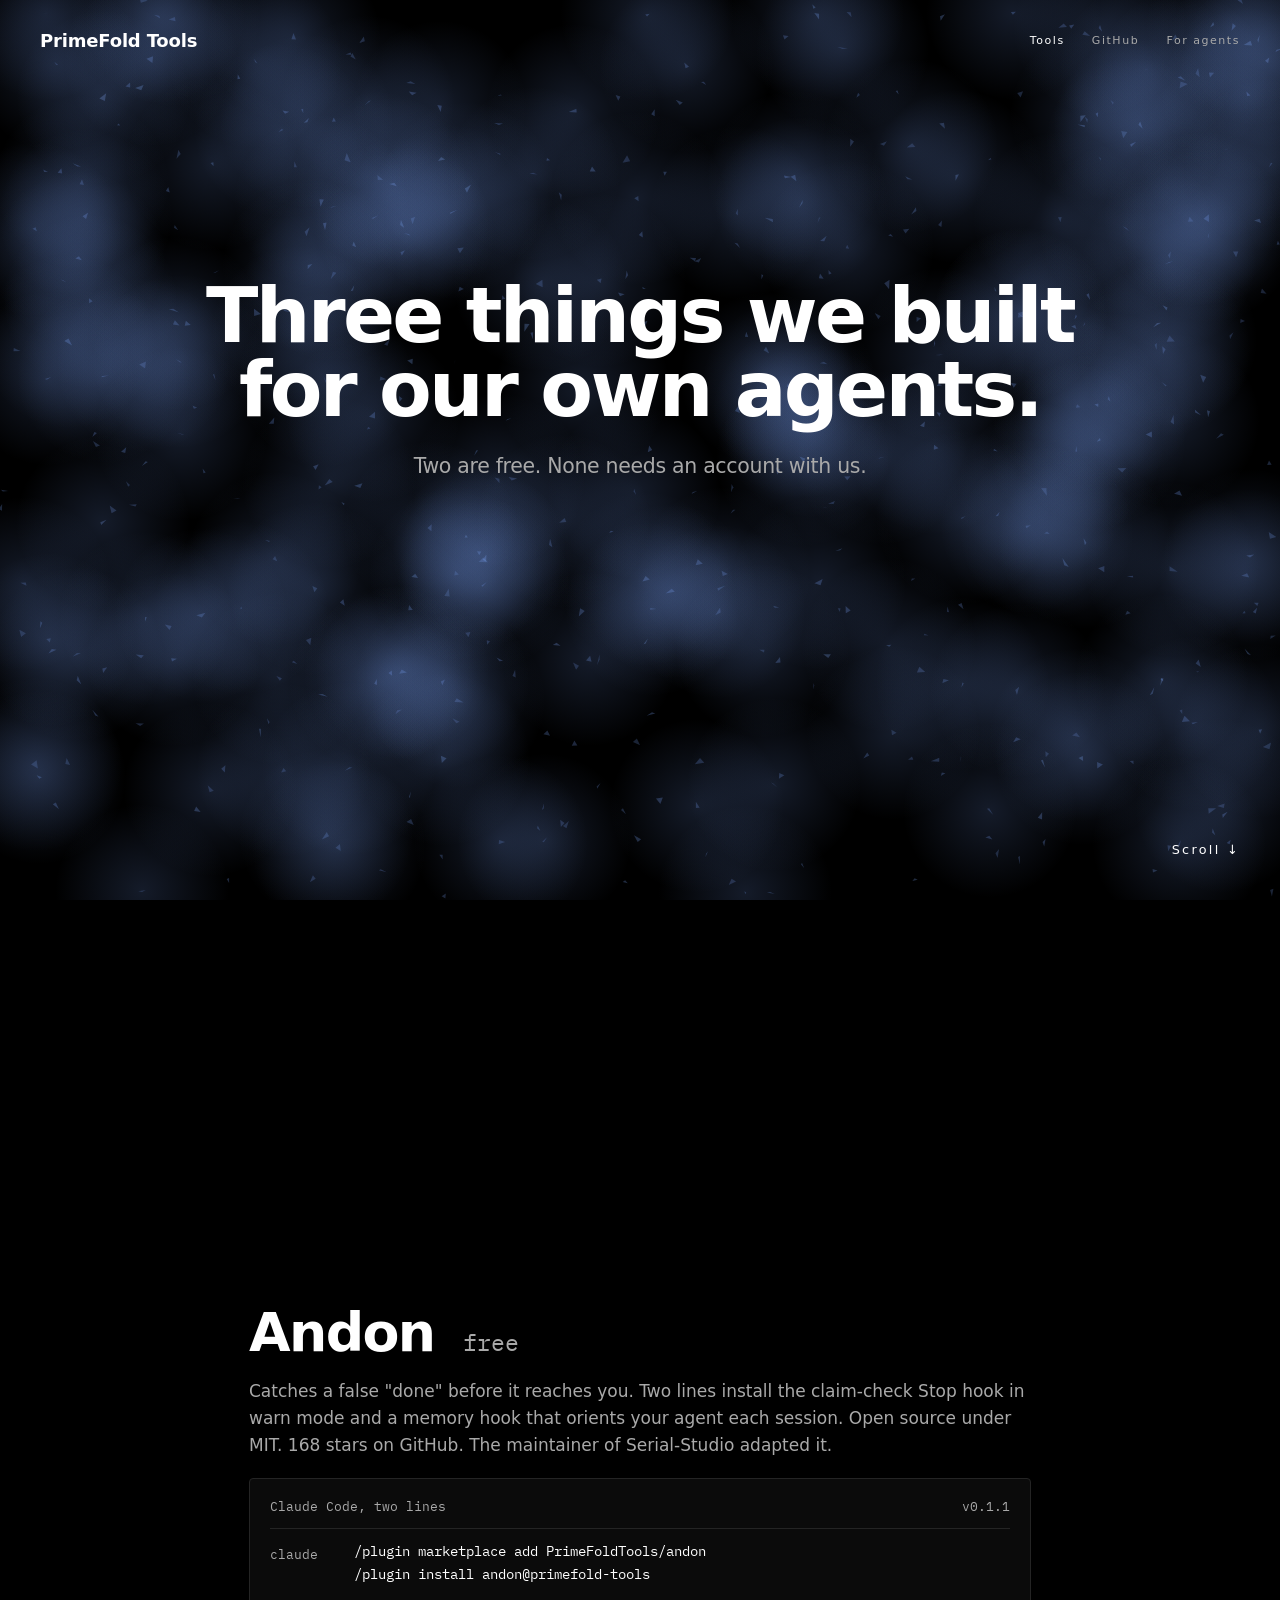
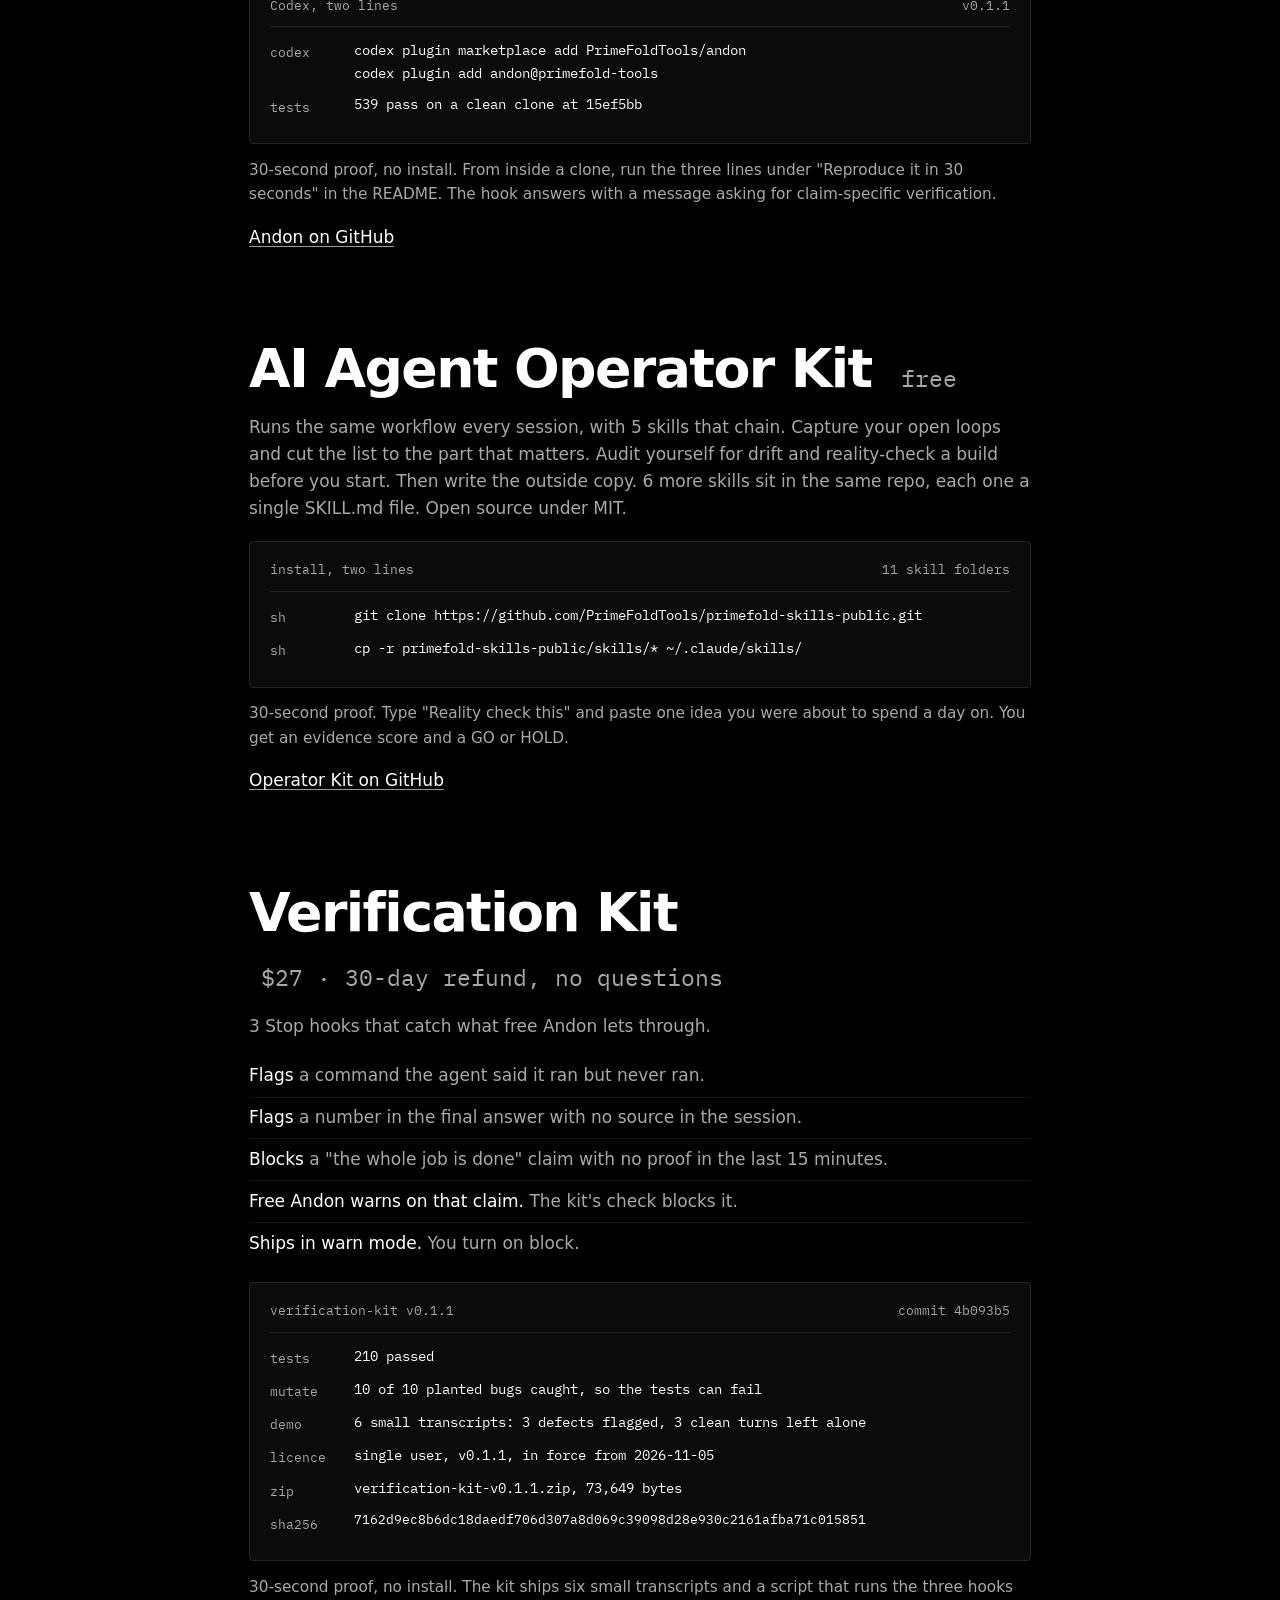
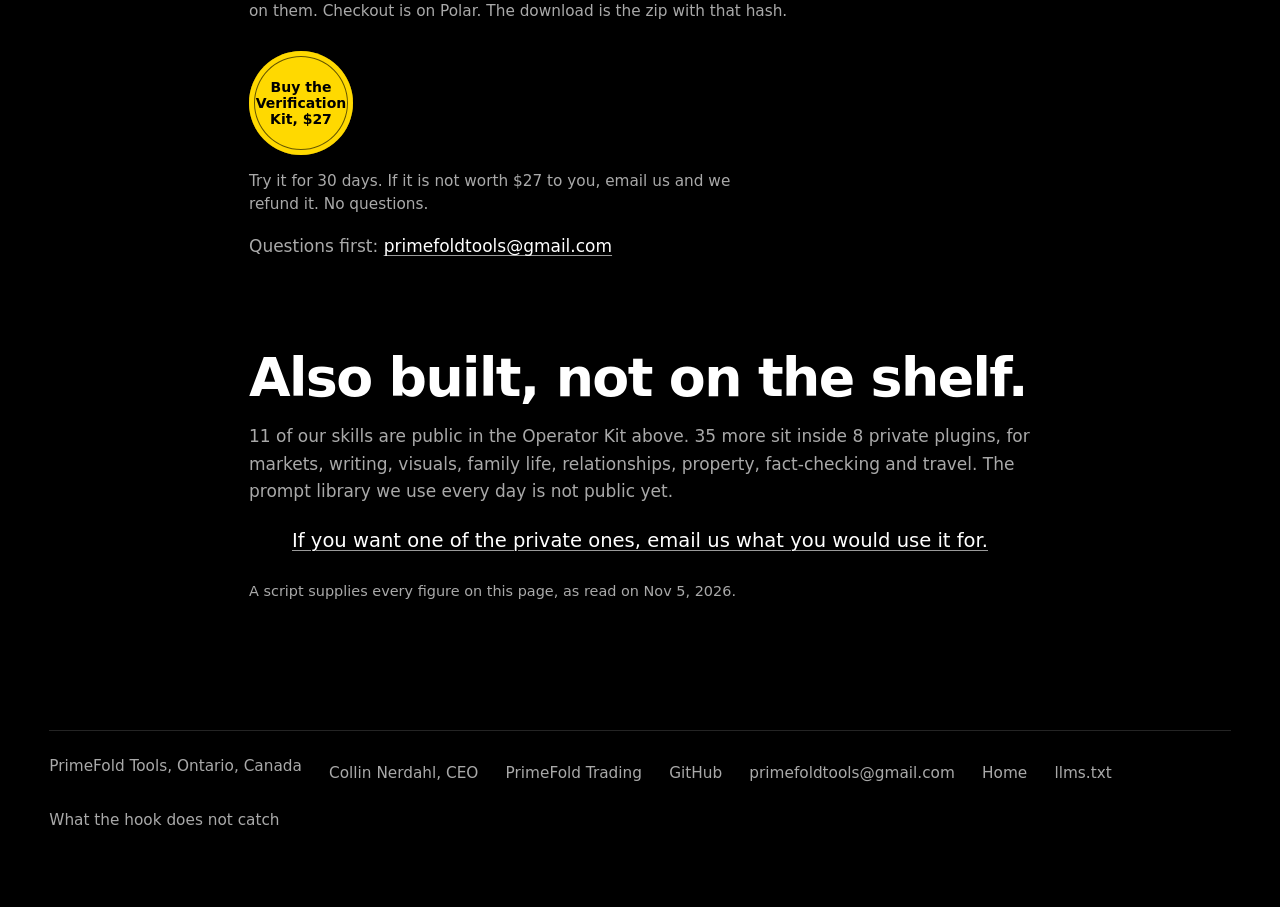
==== commit 2e95d9cf: "Kit v0.1.1 receipts (30-day licence, new zip hash); figures read Nov 5 Co-Authored-By: Claude Opus 5" ====
--- a/built.html
+++ b/built.html
@@ -19,7 +19,7 @@
 <script type="application/ld+json">{"@context":"https://schema.org","@graph":[
 {"@type":"SoftwareApplication","@id":"https://github.com/PrimeFoldTools/Andon#app","name":"Andon","applicationCategory":"DeveloperApplication","operatingSystem":"Claude Code, Codex","softwareVersion":"0.1.1","license":"https://opensource.org/licenses/MIT","url":"https://github.com/PrimeFoldTools/Andon","author":{"@type":"Organization","@id":"https://primefold.tools/#org","name":"PrimeFold Tools","url":"https://primefold.tools/"},"offers":{"@type":"Offer","price":"0","priceCurrency":"USD"}},
 {"@type":"SoftwareApplication","name":"AI Agent Operator Kit","applicationCategory":"DeveloperApplication","operatingSystem":"Claude Code","license":"https://opensource.org/licenses/MIT","url":"https://github.com/PrimeFoldTools/primefold-skills-public","author":{"@id":"https://primefold.tools/#org"},"offers":{"@type":"Offer","price":"0","priceCurrency":"USD"}},
-{"@type":"Product","name":"Verification Kit","description":"3 Stop hooks for Claude Code: a strict claim-check, a claim-provenance check for unsourced numbers, and a fabrication detector for narrated tool runs. Version 0.1.0.","brand":{"@id":"https://primefold.tools/#org"},"url":"https://primefold.tools/built.html#verification-kit","offers":{"@type":"Offer","price":"27","priceCurrency":"USD","availability":"https://schema.org/InStock","url":"https://buy.polar.sh/polar_cl_NHk8JpOu7qgTogT8PA6TFrgVudI4ONvmopi2T0U5WjI"}}
+{"@type":"Product","name":"Verification Kit","description":"3 Stop hooks for Claude Code: a strict claim-check, a claim-provenance check for unsourced numbers, and a fabrication detector for narrated tool runs. Version 0.1.1.","brand":{"@id":"https://primefold.tools/#org"},"url":"https://primefold.tools/built.html#verification-kit","offers":{"@type":"Offer","price":"27","priceCurrency":"USD","availability":"https://schema.org/InStock","url":"https://buy.polar.sh/polar_cl_NHk8JpOu7qgTogT8PA6TFrgVudI4ONvmopi2T0U5WjI"}}
 ]}</script>
 <link rel="preconnect" href="https://api.fontshare.com">
 <link rel="preconnect" href="https://cdn.fontshare.com" crossorigin>
@@ -90,13 +90,13 @@
 <li><strong>Ships in warn mode.</strong> You turn on block.</li>
       </ul>
       <div class="card">
-        <div class="head"><span>verification-kit v0.1.0</span><span>commit 7237088</span></div>
+        <div class="head"><span>verification-kit v0.1.1</span><span>commit 4b093b5</span></div>
         <div class="line kv"><span class="who">tests</span><span class="txt">210 passed</span></div>
         <div class="line kv"><span class="who">mutate</span><span class="txt">10 of 10 planted bugs caught, so the tests can fail</span></div>
         <div class="line kv"><span class="who">demo</span><span class="txt">6 small transcripts: 3 defects flagged, 3 clean turns left alone</span></div>
-        <div class="line kv"><span class="who">licence</span><span class="txt">single user, v0.1, in force from 2026-10-27</span></div>
-        <div class="line kv"><span class="who">zip</span><span class="txt">verification-kit-v0.1.0.zip, 73,565 bytes</span></div>
-        <div class="line kv hash"><span class="who">sha256</span><span class="txt">51f1cfc0b032dfad<wbr>4ee50a8561156782<wbr>15436cd6581b8531<wbr>8a393d70b115387f</span></div>
+        <div class="line kv"><span class="who">licence</span><span class="txt">single user, v0.1.1, in force from 2026-11-05</span></div>
+        <div class="line kv"><span class="who">zip</span><span class="txt">verification-kit-v0.1.1.zip, 73,649 bytes</span></div>
+        <div class="line kv hash"><span class="who">sha256</span><span class="txt">7162d9ec8b6dc18d<wbr>aedf706d307a8d06<wbr>9c39098d28e930c2<wbr>161afba71c015851</span></div>
       </div>
       <p class="cap">30-second proof, no install. The kit ships six small transcripts and a script that runs the three hooks on them. Checkout is on Polar. The download is the zip with that hash.</p>
       <div class="cta"><a class="button" href="https://buy.polar.sh/polar_cl_NHk8JpOu7qgTogT8PA6TFrgVudI4ONvmopi2T0U5WjI">Buy the Verification Kit, $27</a></div>
@@ -108,7 +108,7 @@
       <h2>Also built, not on the shelf.</h2>
       <p>11 of our skills are public in the Operator Kit above. 35 more sit inside 8 private plugins, for markets, writing, visuals, family life, relationships, property, fact-checking and travel. The prompt library we use every day is not public yet.</p>
       <p class="ask"><a href="mailto:primefoldtools@gmail.com?subject=One%20of%20the%20private%20ones">If you want one of the private ones, email us what you would use it for.</a></p>
-      <p class="rev">A script supplies every figure on this page, as read on Nov 3, 2026.</p>
+      <p class="rev">A script supplies every figure on this page, as read on Nov 5, 2026.</p>
     </section>
   </main>
 
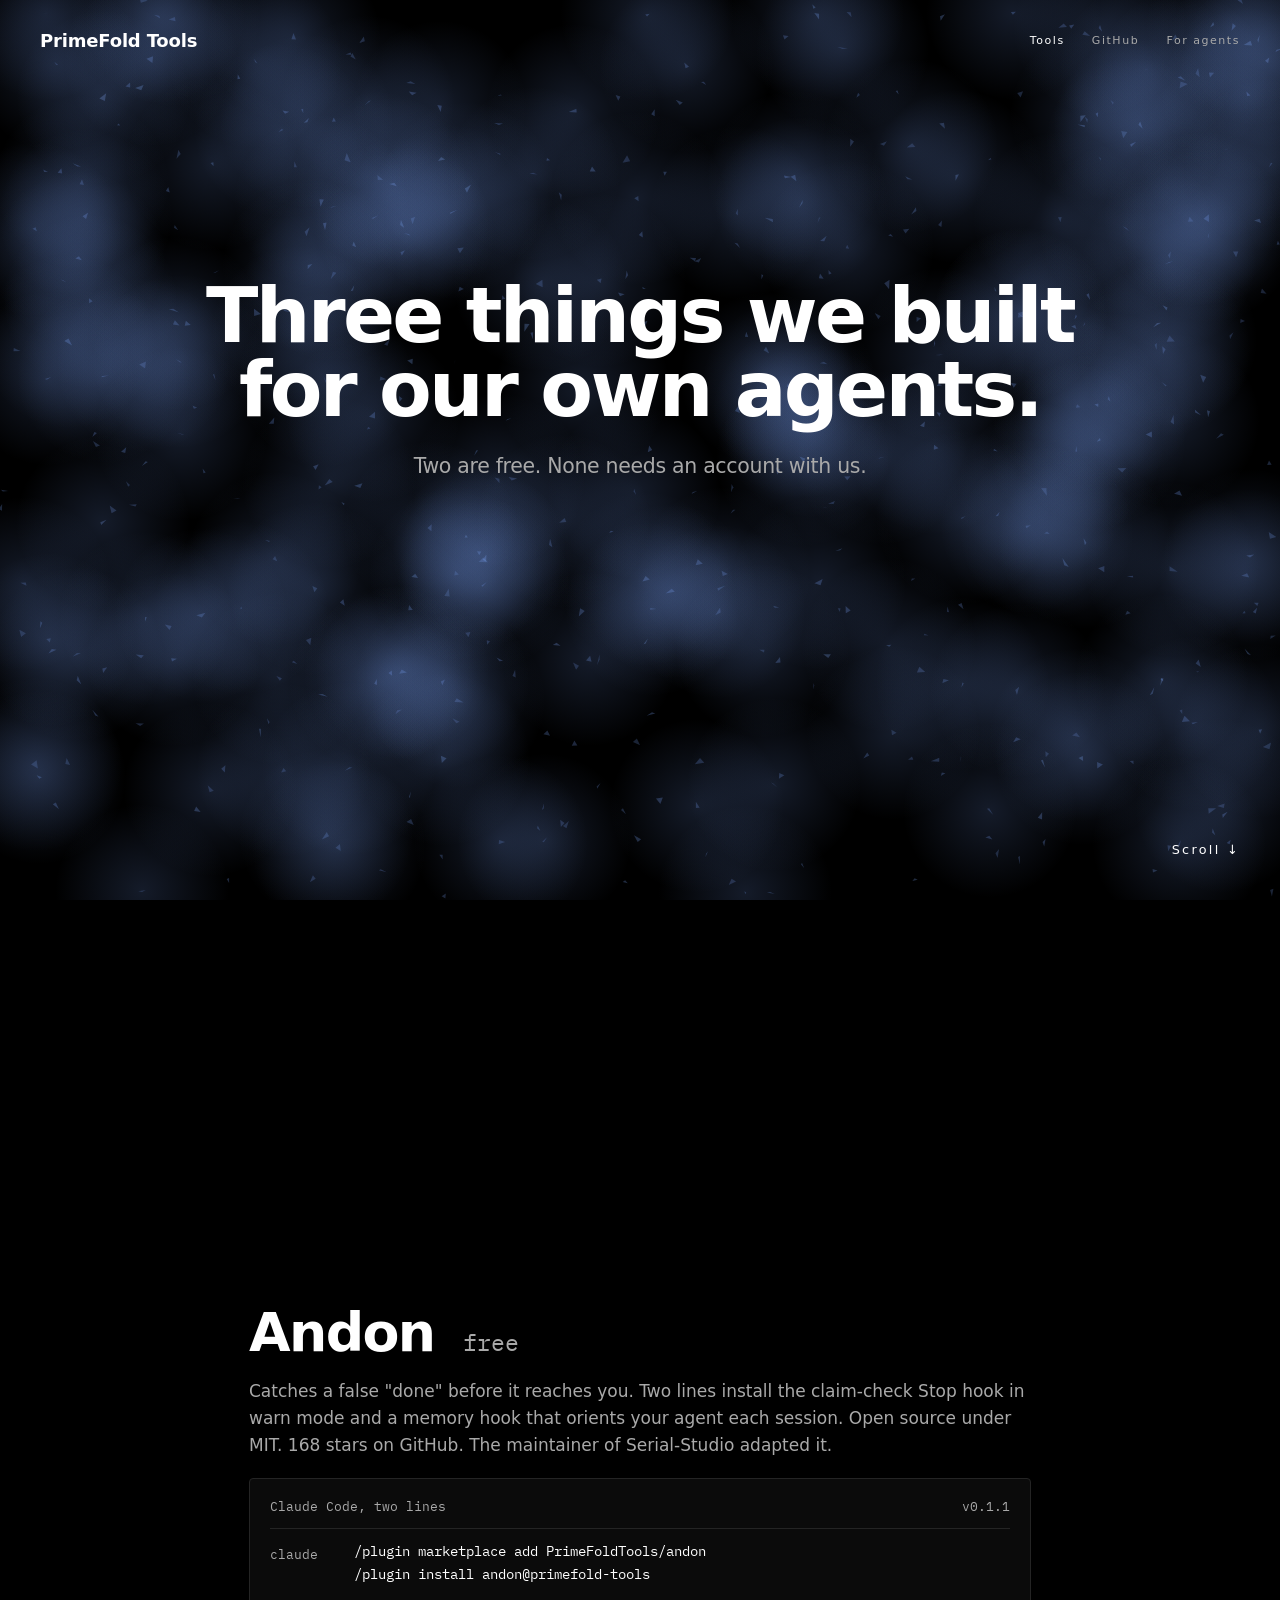
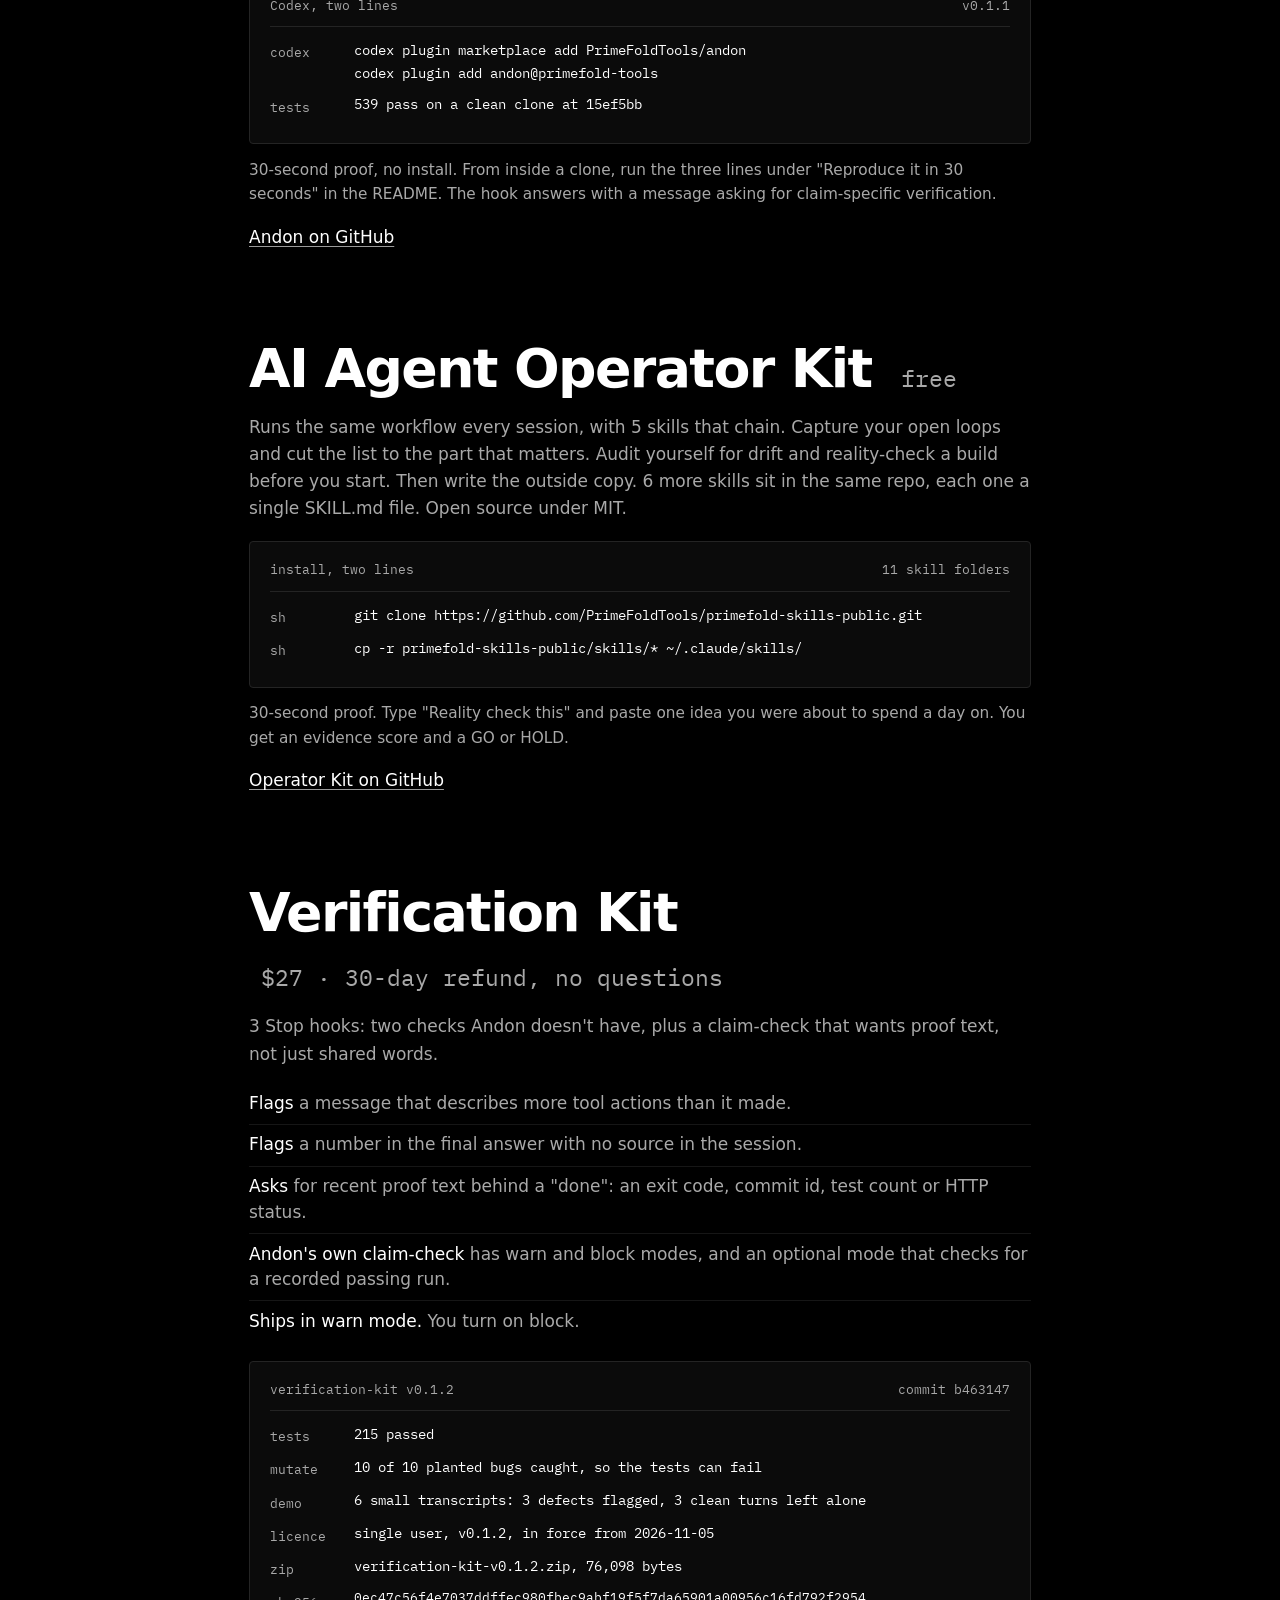
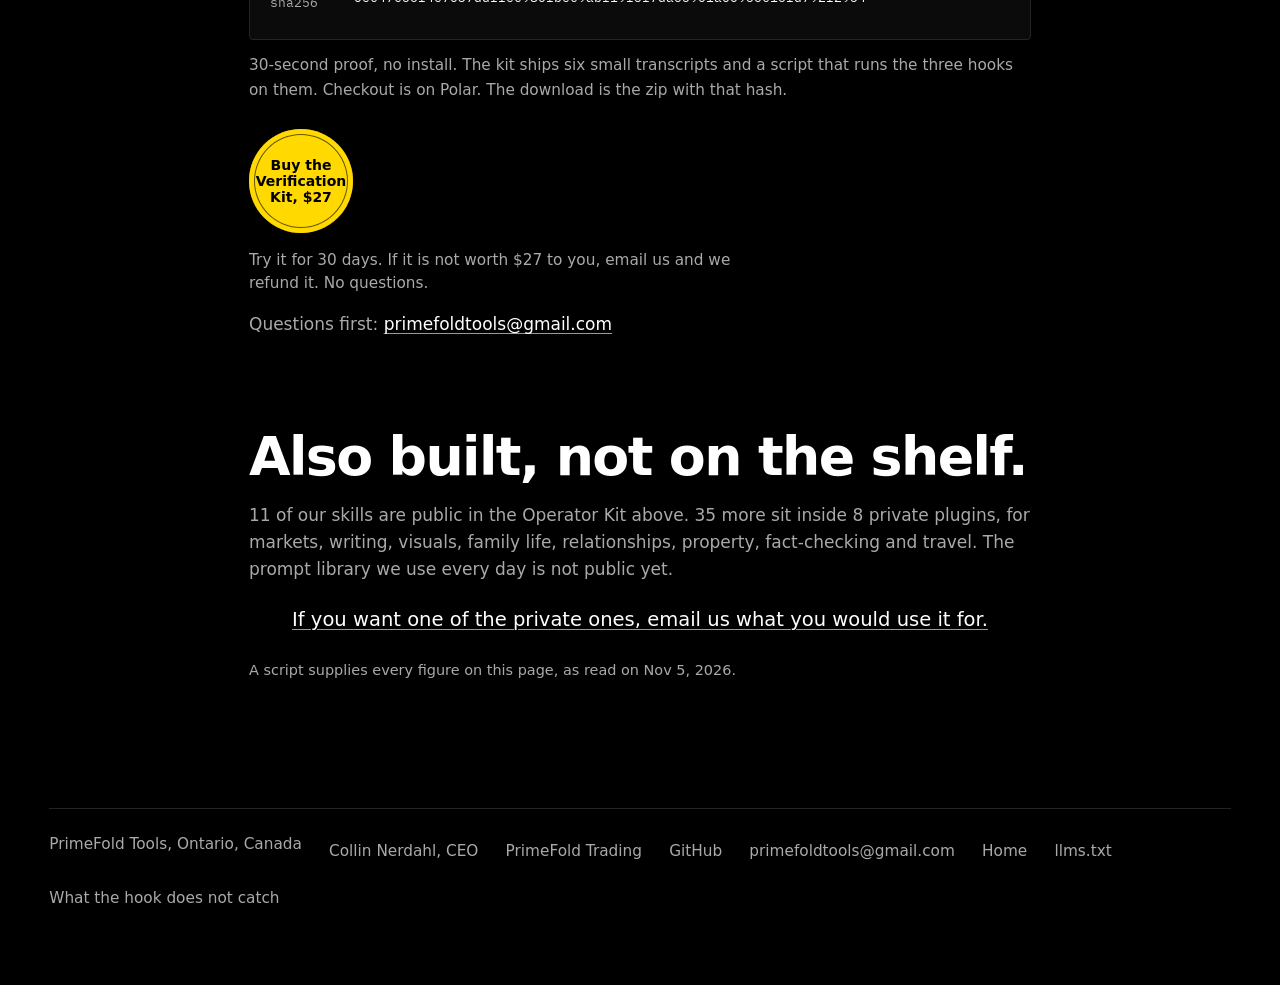
==== commit 150d2a80: "Kit v0.1.2: honest Andon comparison, fabrication line matches the code Removed "Free Andon warns on " ====
--- a/built.html
+++ b/built.html
@@ -19,7 +19,7 @@
 <script type="application/ld+json">{"@context":"https://schema.org","@graph":[
 {"@type":"SoftwareApplication","@id":"https://github.com/PrimeFoldTools/Andon#app","name":"Andon","applicationCategory":"DeveloperApplication","operatingSystem":"Claude Code, Codex","softwareVersion":"0.1.1","license":"https://opensource.org/licenses/MIT","url":"https://github.com/PrimeFoldTools/Andon","author":{"@type":"Organization","@id":"https://primefold.tools/#org","name":"PrimeFold Tools","url":"https://primefold.tools/"},"offers":{"@type":"Offer","price":"0","priceCurrency":"USD"}},
 {"@type":"SoftwareApplication","name":"AI Agent Operator Kit","applicationCategory":"DeveloperApplication","operatingSystem":"Claude Code","license":"https://opensource.org/licenses/MIT","url":"https://github.com/PrimeFoldTools/primefold-skills-public","author":{"@id":"https://primefold.tools/#org"},"offers":{"@type":"Offer","price":"0","priceCurrency":"USD"}},
-{"@type":"Product","name":"Verification Kit","description":"3 Stop hooks for Claude Code: a strict claim-check, a claim-provenance check for unsourced numbers, and a fabrication detector for narrated tool runs. Version 0.1.1.","brand":{"@id":"https://primefold.tools/#org"},"url":"https://primefold.tools/built.html#verification-kit","offers":{"@type":"Offer","price":"27","priceCurrency":"USD","availability":"https://schema.org/InStock","url":"https://buy.polar.sh/polar_cl_NHk8JpOu7qgTogT8PA6TFrgVudI4ONvmopi2T0U5WjI"}}
+{"@type":"Product","name":"Verification Kit","description":"3 Stop hooks for Claude Code: a strict claim-check, a claim-provenance check for unsourced numbers, and a fabrication detector for narrated tool runs. Version 0.1.2.","brand":{"@id":"https://primefold.tools/#org"},"url":"https://primefold.tools/built.html#verification-kit","offers":{"@type":"Offer","price":"27","priceCurrency":"USD","availability":"https://schema.org/InStock","url":"https://buy.polar.sh/polar_cl_NHk8JpOu7qgTogT8PA6TFrgVudI4ONvmopi2T0U5WjI"}}
 ]}</script>
 <link rel="preconnect" href="https://api.fontshare.com">
 <link rel="preconnect" href="https://cdn.fontshare.com" crossorigin>
@@ -81,22 +81,22 @@
 
     <section class="item" id="verification-kit">
       <h2>Verification Kit <span class="price">$27 · 30-day refund, no questions</span></h2>
-      <p>3 Stop hooks that catch what free Andon lets through.</p>
+      <p>3 Stop hooks: two checks Andon doesn't have, plus a claim-check that wants proof text, not just shared words.</p>
       <ul class="points">
-<li><strong>Flags</strong> a command the agent said it ran but never ran.</li>
+<li><strong>Flags</strong> a message that describes more tool actions than it made.</li>
 <li><strong>Flags</strong> a number in the final answer with no source in the session.</li>
-<li><strong>Blocks</strong> a &quot;the whole job is done&quot; claim with no proof in the last 15 minutes.</li>
-<li><strong>Free Andon warns on that claim.</strong> The kit&#x27;s check blocks it.</li>
+<li><strong>Asks</strong> for recent proof text behind a &quot;done&quot;: an exit code, commit id, test count or HTTP status.</li>
+<li><strong>Andon&#x27;s own claim-check</strong> has warn and block modes, and an optional mode that checks for a recorded passing run.</li>
 <li><strong>Ships in warn mode.</strong> You turn on block.</li>
       </ul>
       <div class="card">
-        <div class="head"><span>verification-kit v0.1.1</span><span>commit 4b093b5</span></div>
-        <div class="line kv"><span class="who">tests</span><span class="txt">210 passed</span></div>
+        <div class="head"><span>verification-kit v0.1.2</span><span>commit b463147</span></div>
+        <div class="line kv"><span class="who">tests</span><span class="txt">215 passed</span></div>
         <div class="line kv"><span class="who">mutate</span><span class="txt">10 of 10 planted bugs caught, so the tests can fail</span></div>
         <div class="line kv"><span class="who">demo</span><span class="txt">6 small transcripts: 3 defects flagged, 3 clean turns left alone</span></div>
-        <div class="line kv"><span class="who">licence</span><span class="txt">single user, v0.1.1, in force from 2026-11-05</span></div>
-        <div class="line kv"><span class="who">zip</span><span class="txt">verification-kit-v0.1.1.zip, 73,649 bytes</span></div>
-        <div class="line kv hash"><span class="who">sha256</span><span class="txt">7162d9ec8b6dc18d<wbr>aedf706d307a8d06<wbr>9c39098d28e930c2<wbr>161afba71c015851</span></div>
+        <div class="line kv"><span class="who">licence</span><span class="txt">single user, v0.1.2, in force from 2026-11-05</span></div>
+        <div class="line kv"><span class="who">zip</span><span class="txt">verification-kit-v0.1.2.zip, 76,098 bytes</span></div>
+        <div class="line kv hash"><span class="who">sha256</span><span class="txt">0ec47c56f4e7037d<wbr>dffec980fbec9abf<wbr>19f5f7da65901a00<wbr>956c16fd792f2954</span></div>
       </div>
       <p class="cap">30-second proof, no install. The kit ships six small transcripts and a script that runs the three hooks on them. Checkout is on Polar. The download is the zip with that hash.</p>
       <div class="cta"><a class="button" href="https://buy.polar.sh/polar_cl_NHk8JpOu7qgTogT8PA6TFrgVudI4ONvmopi2T0U5WjI">Buy the Verification Kit, $27</a></div>
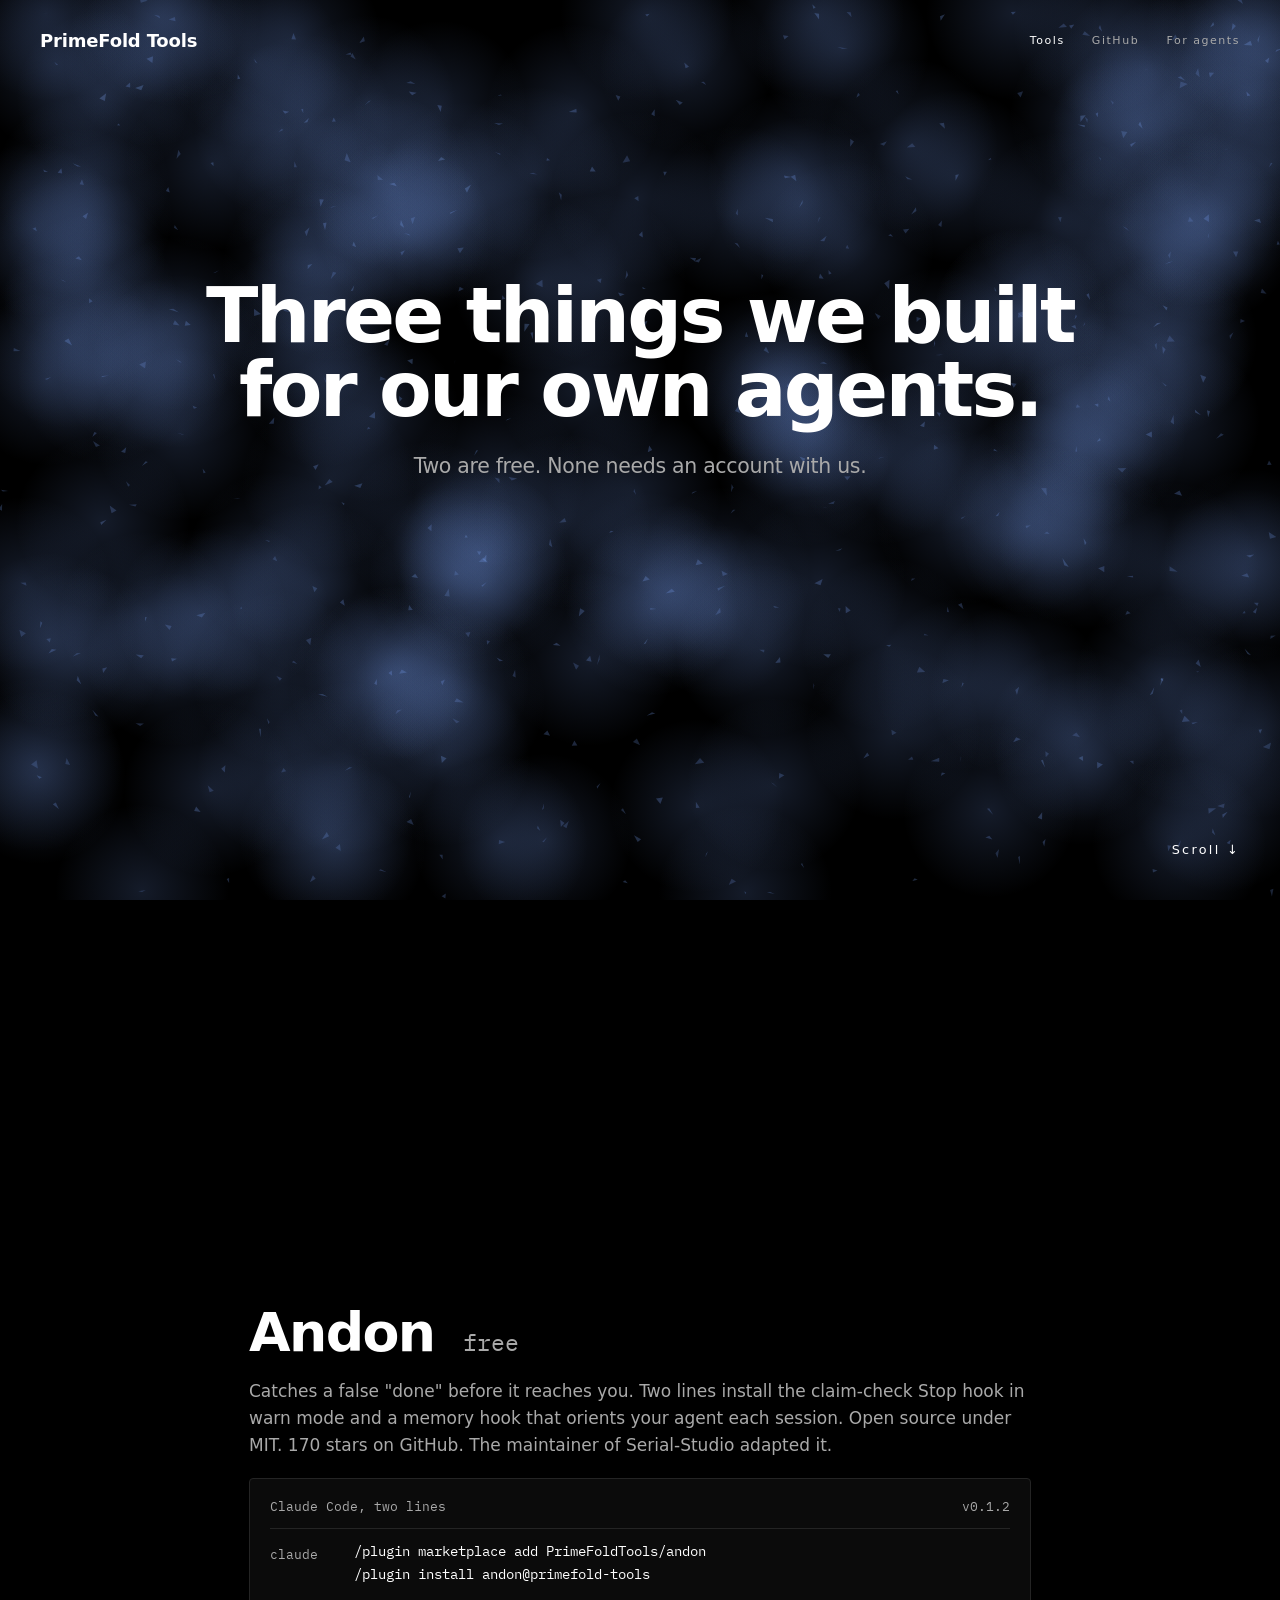
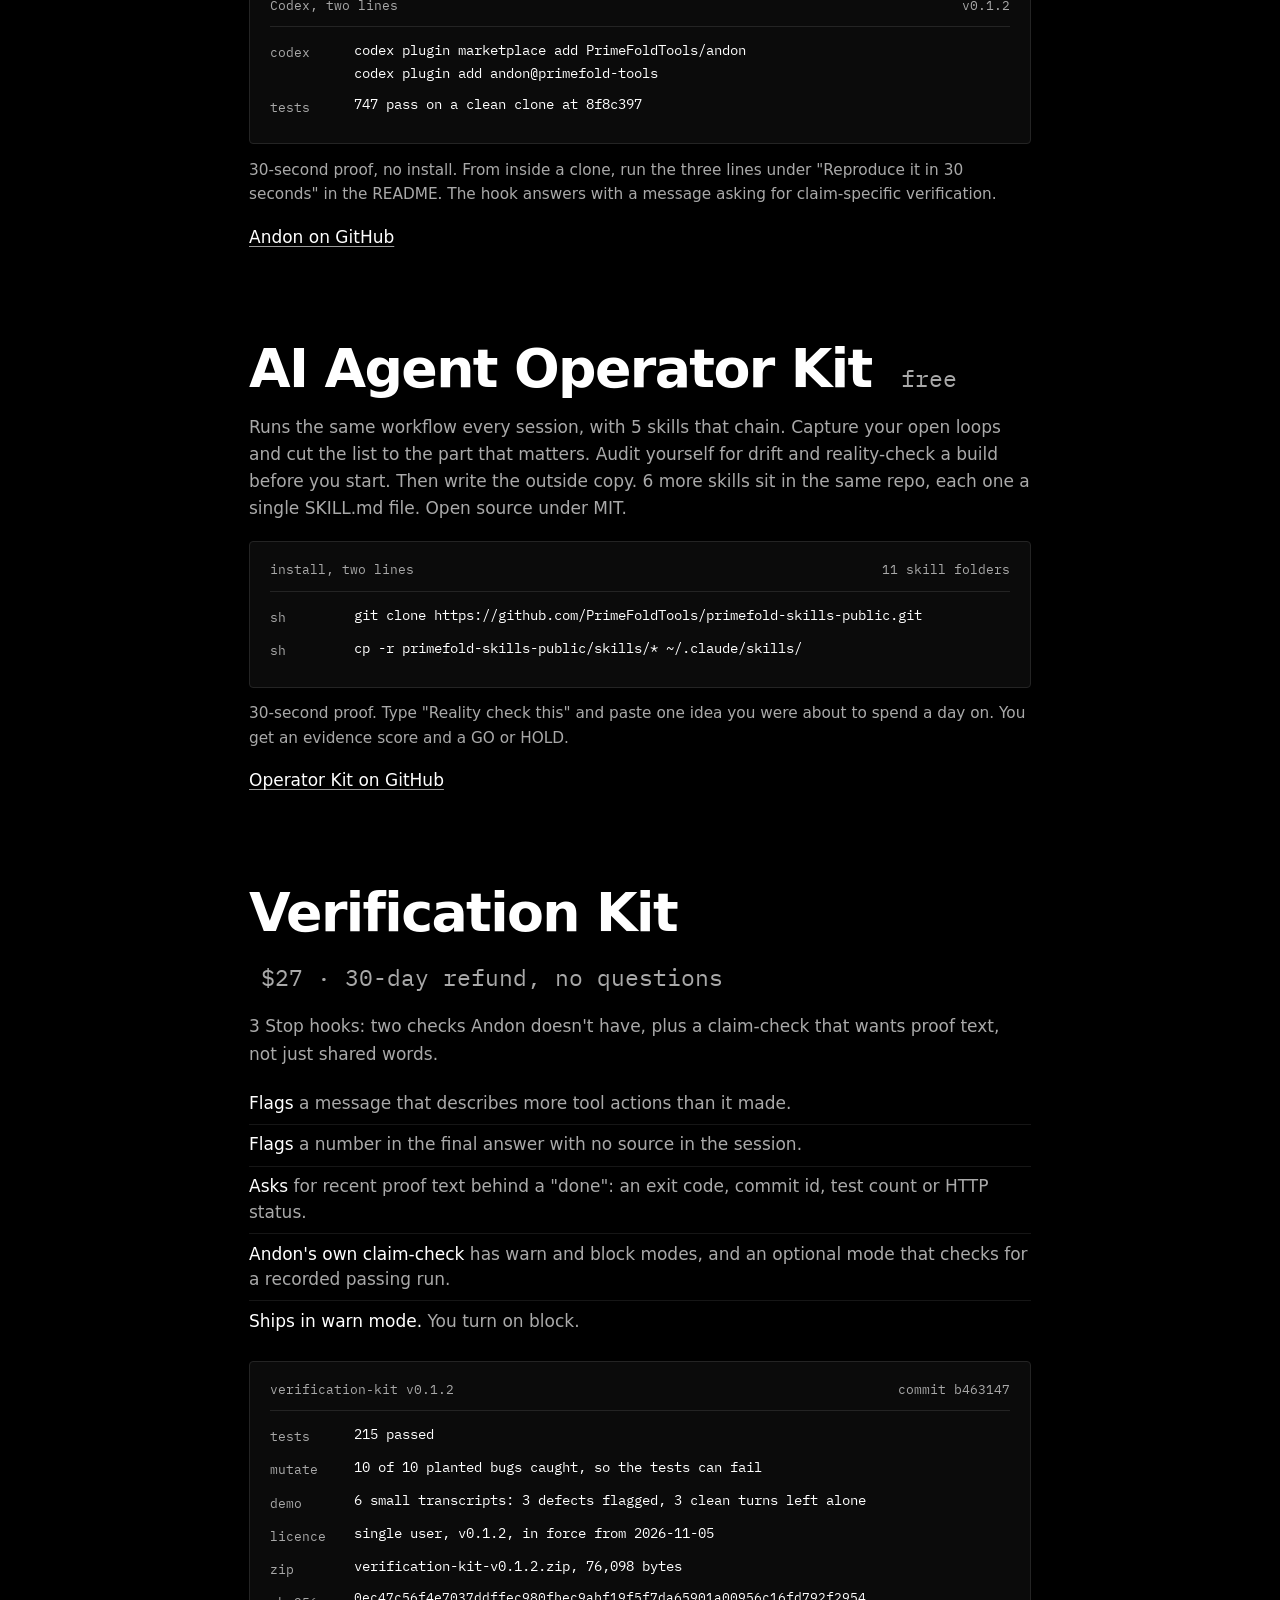
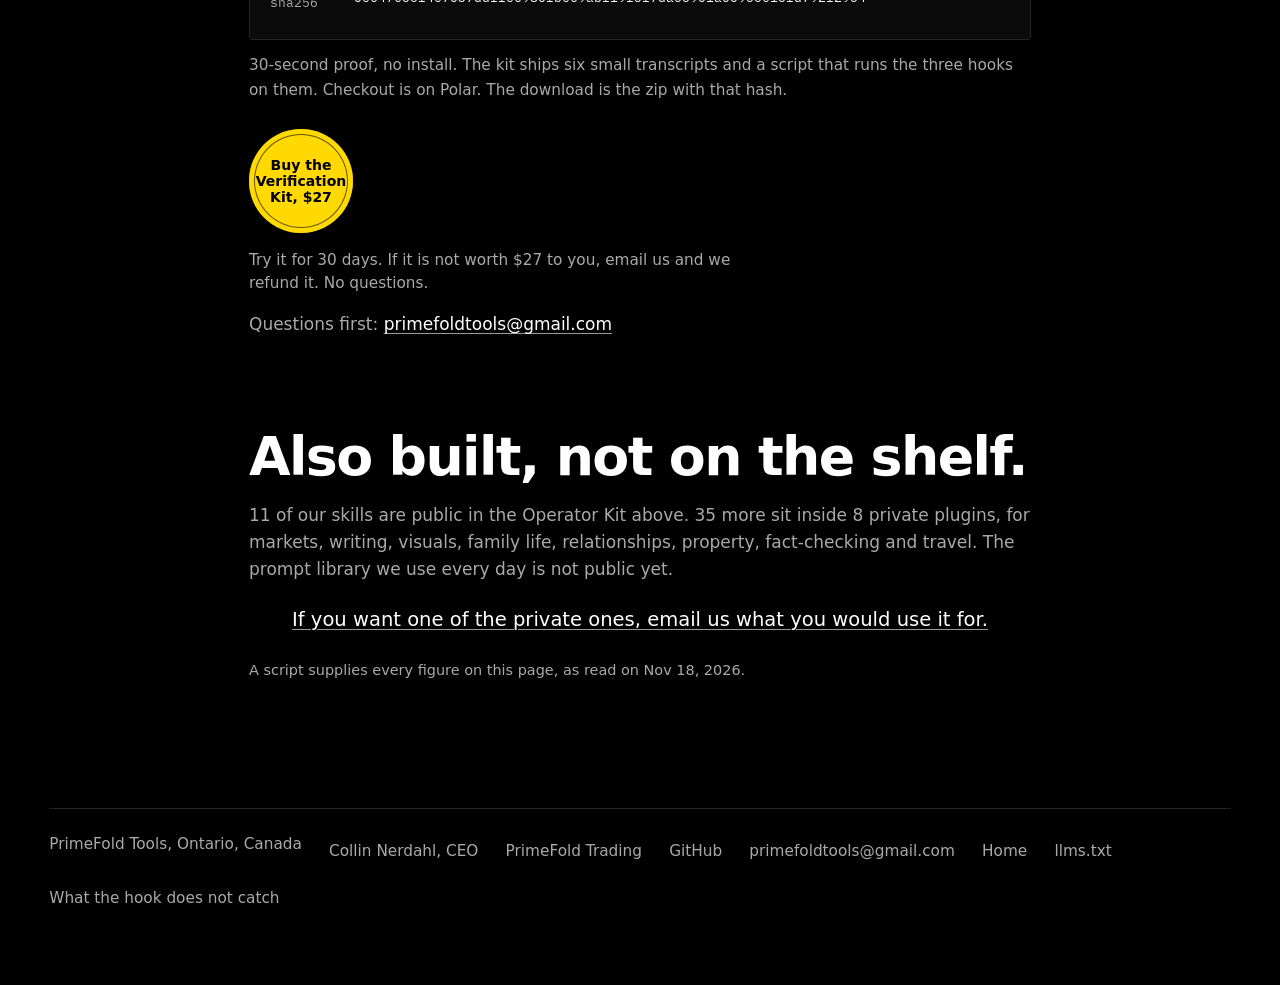
==== commit 2a0b49c5: "Refresh figures from source, read Nov 18: Andon v0.1.2, 170 stars, 747 tests at 8f8c397 Co-Authored-" ====
--- a/built.html
+++ b/built.html
@@ -17,9 +17,9 @@
 <meta property="og:image" content="https://primefold.tools/assets/og.png">
 <meta name="twitter:card" content="summary_large_image">
 <script type="application/ld+json">{"@context":"https://schema.org","@graph":[
-{"@type":"SoftwareApplication","@id":"https://github.com/PrimeFoldTools/Andon#app","name":"Andon","applicationCategory":"DeveloperApplication","operatingSystem":"Claude Code, Codex","softwareVersion":"0.1.1","license":"https://opensource.org/licenses/MIT","url":"https://github.com/PrimeFoldTools/Andon","author":{"@type":"Organization","@id":"https://primefold.tools/#org","name":"PrimeFold Tools","url":"https://primefold.tools/"},"offers":{"@type":"Offer","price":"0","priceCurrency":"USD"}},
+{"@type":"SoftwareApplication","@id":"https://github.com/PrimeFoldTools/Andon#app","name":"Andon","applicationCategory":"DeveloperApplication","operatingSystem":"Claude Code, Codex","softwareVersion":"0.1.2","license":"https://opensource.org/licenses/MIT","url":"https://github.com/PrimeFoldTools/Andon","author":{"@type":"Organization","@id":"https://primefold.tools/#org","name":"PrimeFold Tools","url":"https://primefold.tools/"},"offers":{"@type":"Offer","price":"0","priceCurrency":"USD"}},
 {"@type":"SoftwareApplication","name":"AI Agent Operator Kit","applicationCategory":"DeveloperApplication","operatingSystem":"Claude Code","license":"https://opensource.org/licenses/MIT","url":"https://github.com/PrimeFoldTools/primefold-skills-public","author":{"@id":"https://primefold.tools/#org"},"offers":{"@type":"Offer","price":"0","priceCurrency":"USD"}},
-{"@type":"Product","name":"Verification Kit","description":"3 Stop hooks for Claude Code: a strict claim-check, a claim-provenance check for unsourced numbers, and a fabrication detector for narrated tool runs. Version 0.1.2.","brand":{"@id":"https://primefold.tools/#org"},"url":"https://primefold.tools/built.html#verification-kit","offers":{"@type":"Offer","price":"27","priceCurrency":"USD","availability":"https://schema.org/InStock","url":"https://buy.polar.sh/polar_cl_NHk8JpOu7qgTogT8PA6TFrgVudI4ONvmopi2T0U5WjI"}}
+{"@type":["Product","SoftwareApplication"],"name":"Verification Kit for Claude Code","applicationCategory":"DeveloperApplication","operatingSystem":"Any system that runs Claude Code and Python 3.9+","softwareVersion":"0.1.2","description":"3 Stop hooks for Claude Code: a claim-check that wants proof text, a provenance check for numbers with no source in the session, and a detector for a message that describes more tool actions than it made. Warn mode by default.","brand":{"@id":"https://primefold.tools/#org"},"url":"https://primefold.tools/built.html#verification-kit","offers":{"@type":"Offer","price":"27","priceCurrency":"USD","availability":"https://schema.org/InStock","url":"https://buy.polar.sh/polar_cl_NHk8JpOu7qgTogT8PA6TFrgVudI4ONvmopi2T0U5WjI"}}
 ]}</script>
 <link rel="preconnect" href="https://api.fontshare.com">
 <link rel="preconnect" href="https://cdn.fontshare.com" crossorigin>
@@ -53,15 +53,15 @@
   <main>
     <section class="item" id="andon">
       <h2>Andon <span class="price">free</span></h2>
-      <p>Catches a false "done" before it reaches you. Two lines install the claim-check Stop hook in warn mode and a memory hook that orients your agent each session. Open source under MIT. 168 stars on GitHub. The maintainer of Serial-Studio adapted it.</p>
+      <p>Catches a false "done" before it reaches you. Two lines install the claim-check Stop hook in warn mode and a memory hook that orients your agent each session. Open source under MIT. 170 stars on GitHub. The maintainer of Serial-Studio adapted it.</p>
       <div class="card">
-        <div class="head"><span>Claude Code, two lines</span><span>v0.1.1</span></div>
+        <div class="head"><span>Claude Code, two lines</span><span>v0.1.2</span></div>
         <div class="line sh"><span class="who">claude</span><code class="txt">/plugin marketplace add PrimeFoldTools/andon
 /plugin install andon@primefold-tools</code></div>
-        <div class="head"><span>Codex, two lines</span><span>v0.1.1</span></div>
+        <div class="head"><span>Codex, two lines</span><span>v0.1.2</span></div>
         <div class="line sh"><span class="who">codex</span><code class="txt">codex plugin marketplace add PrimeFoldTools/andon
 codex plugin add andon@primefold-tools</code></div>
-        <div class="line log"><span class="who">tests</span><span class="txt">539 pass on a clean clone at 15ef5bb</span></div>
+        <div class="line log"><span class="who">tests</span><span class="txt">747 pass on a clean clone at 8f8c397</span></div>
       </div>
       <p class="cap">30-second proof, no install. From inside a clone, run the three lines under "Reproduce it in 30 seconds" in the README. The hook answers with a message asking for claim-specific verification.</p>
       <p class="link"><a href="https://github.com/PrimeFoldTools/Andon">Andon on GitHub</a></p>
@@ -108,7 +108,7 @@
       <h2>Also built, not on the shelf.</h2>
       <p>11 of our skills are public in the Operator Kit above. 35 more sit inside 8 private plugins, for markets, writing, visuals, family life, relationships, property, fact-checking and travel. The prompt library we use every day is not public yet.</p>
       <p class="ask"><a href="mailto:primefoldtools@gmail.com?subject=One%20of%20the%20private%20ones">If you want one of the private ones, email us what you would use it for.</a></p>
-      <p class="rev">A script supplies every figure on this page, as read on Nov 5, 2026.</p>
+      <p class="rev">A script supplies every figure on this page, as read on Nov 18, 2026.</p>
     </section>
   </main>
 
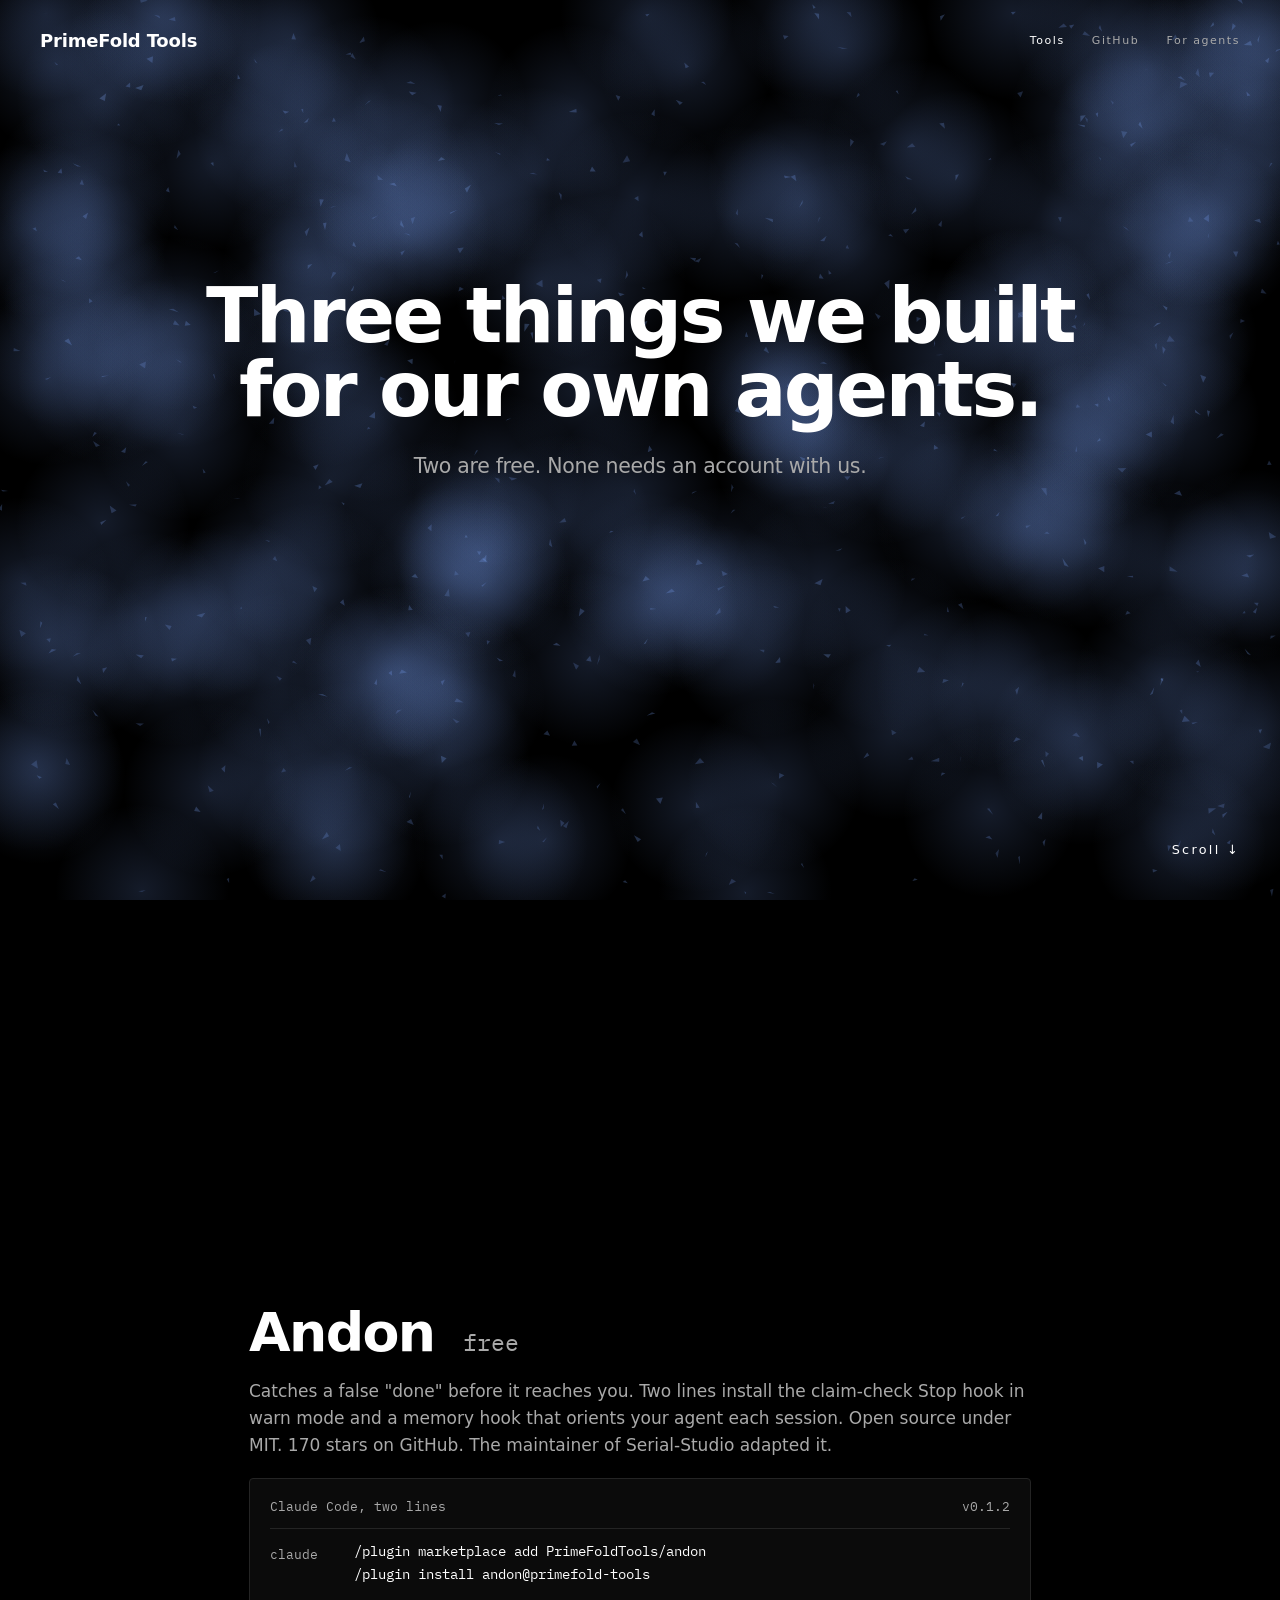
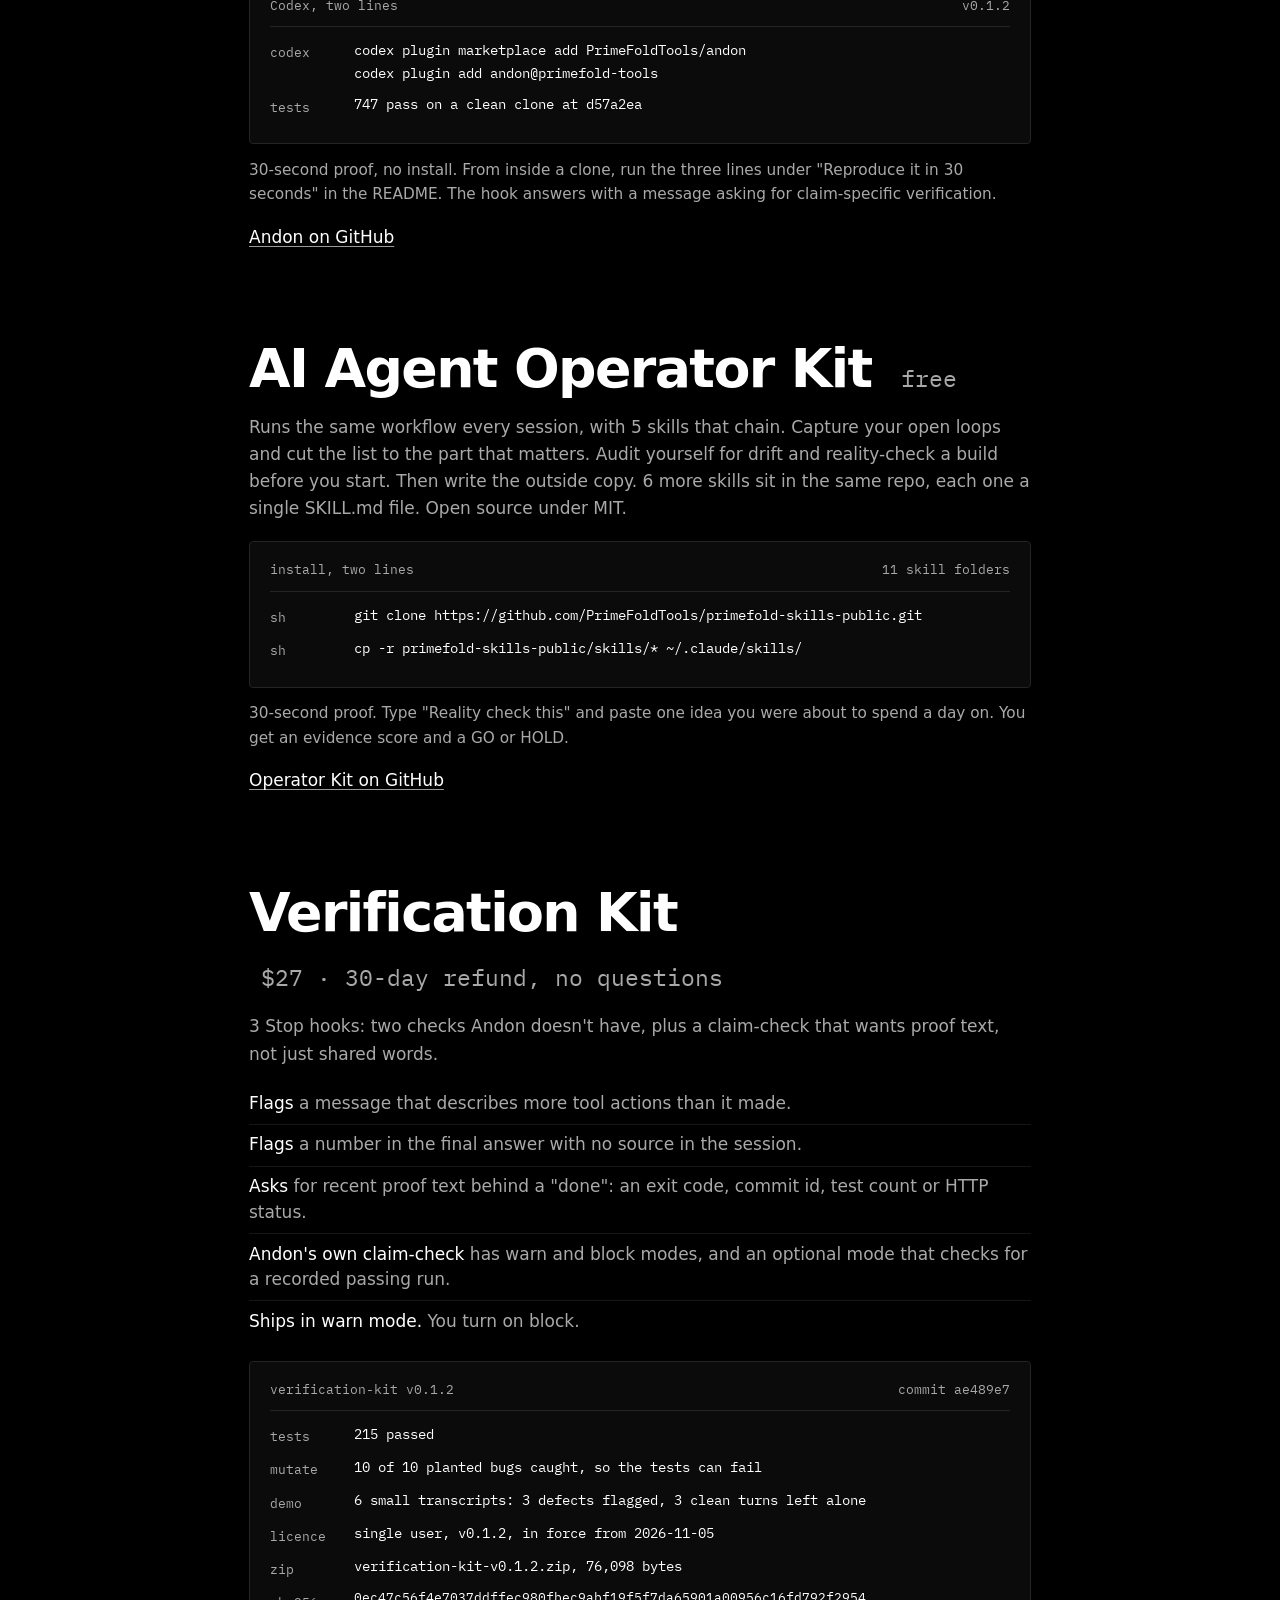
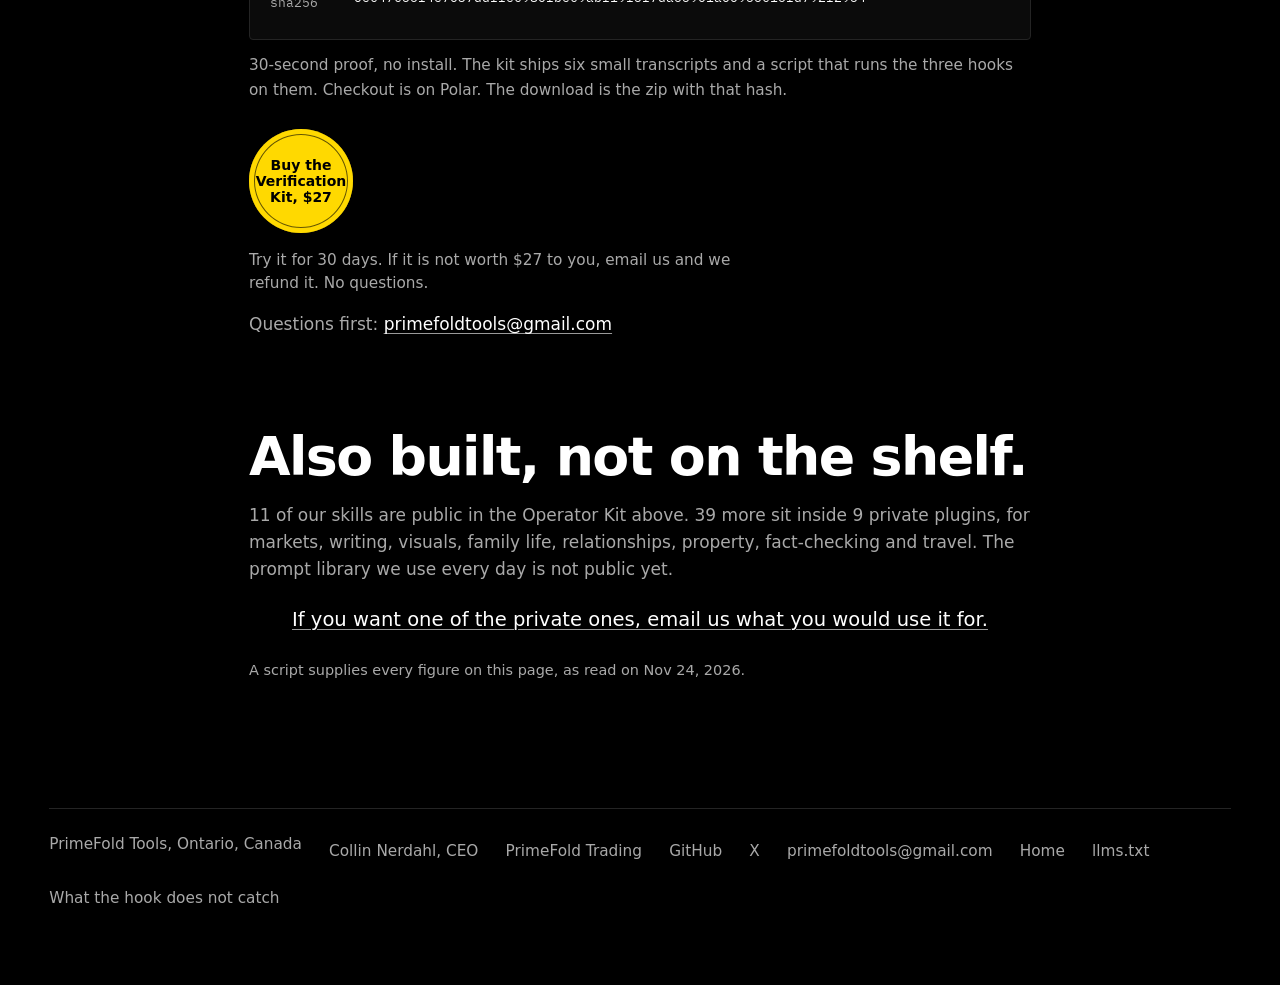
==== commit 1e485062: "Link map: X in footer, founder @id -> collinnerdahl.com/#person; receipts refreshed 2026-11-24 Relea" ====
--- a/built.html
+++ b/built.html
@@ -61,7 +61,7 @@
         <div class="head"><span>Codex, two lines</span><span>v0.1.2</span></div>
         <div class="line sh"><span class="who">codex</span><code class="txt">codex plugin marketplace add PrimeFoldTools/andon
 codex plugin add andon@primefold-tools</code></div>
-        <div class="line log"><span class="who">tests</span><span class="txt">747 pass on a clean clone at 8f8c397</span></div>
+        <div class="line log"><span class="who">tests</span><span class="txt">747 pass on a clean clone at d57a2ea</span></div>
       </div>
       <p class="cap">30-second proof, no install. From inside a clone, run the three lines under "Reproduce it in 30 seconds" in the README. The hook answers with a message asking for claim-specific verification.</p>
       <p class="link"><a href="https://github.com/PrimeFoldTools/Andon">Andon on GitHub</a></p>
@@ -90,7 +90,7 @@
 <li><strong>Ships in warn mode.</strong> You turn on block.</li>
       </ul>
       <div class="card">
-        <div class="head"><span>verification-kit v0.1.2</span><span>commit b463147</span></div>
+        <div class="head"><span>verification-kit v0.1.2</span><span>commit ae489e7</span></div>
         <div class="line kv"><span class="who">tests</span><span class="txt">215 passed</span></div>
         <div class="line kv"><span class="who">mutate</span><span class="txt">10 of 10 planted bugs caught, so the tests can fail</span></div>
         <div class="line kv"><span class="who">demo</span><span class="txt">6 small transcripts: 3 defects flagged, 3 clean turns left alone</span></div>
@@ -106,9 +106,9 @@
 
     <section class="item">
       <h2>Also built, not on the shelf.</h2>
-      <p>11 of our skills are public in the Operator Kit above. 35 more sit inside 8 private plugins, for markets, writing, visuals, family life, relationships, property, fact-checking and travel. The prompt library we use every day is not public yet.</p>
+      <p>11 of our skills are public in the Operator Kit above. 39 more sit inside 9 private plugins, for markets, writing, visuals, family life, relationships, property, fact-checking and travel. The prompt library we use every day is not public yet.</p>
       <p class="ask"><a href="mailto:primefoldtools@gmail.com?subject=One%20of%20the%20private%20ones">If you want one of the private ones, email us what you would use it for.</a></p>
-      <p class="rev">A script supplies every figure on this page, as read on Nov 18, 2026.</p>
+      <p class="rev">A script supplies every figure on this page, as read on Nov 24, 2026.</p>
     </section>
   </main>
 
@@ -118,6 +118,7 @@
       <li><a href="https://collinnerdahl.com">Collin Nerdahl, CEO</a></li>
       <li><a href="https://primefoldtrading.com">PrimeFold Trading</a></li>
       <li><a href="https://github.com/PrimeFoldTools">GitHub</a></li>
+      <li><a href="https://x.com/PrimeFoldTools">X</a></li>
       <li><a href="mailto:primefoldtools@gmail.com">primefoldtools@gmail.com</a></li>
       <li><a href="index.html">Home</a></li>
       <li><a href="llms.txt">llms.txt</a></li>
